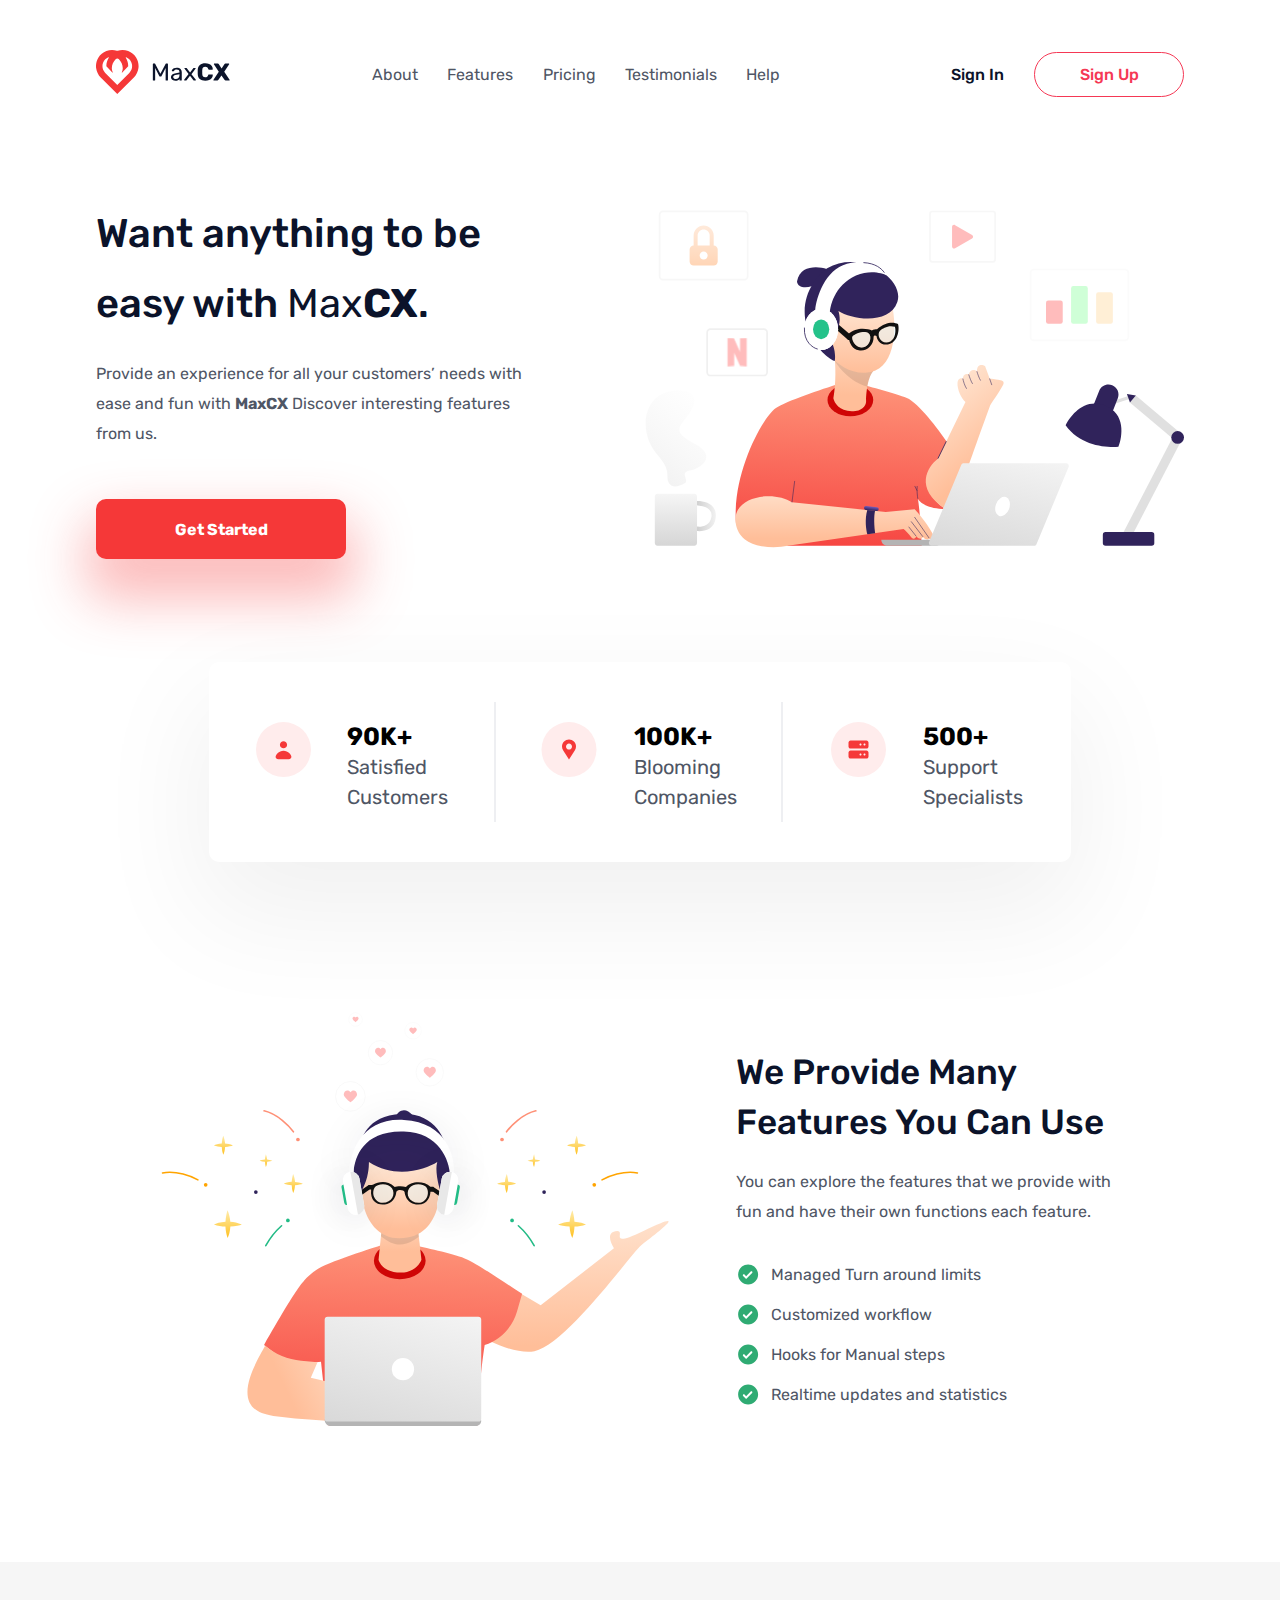
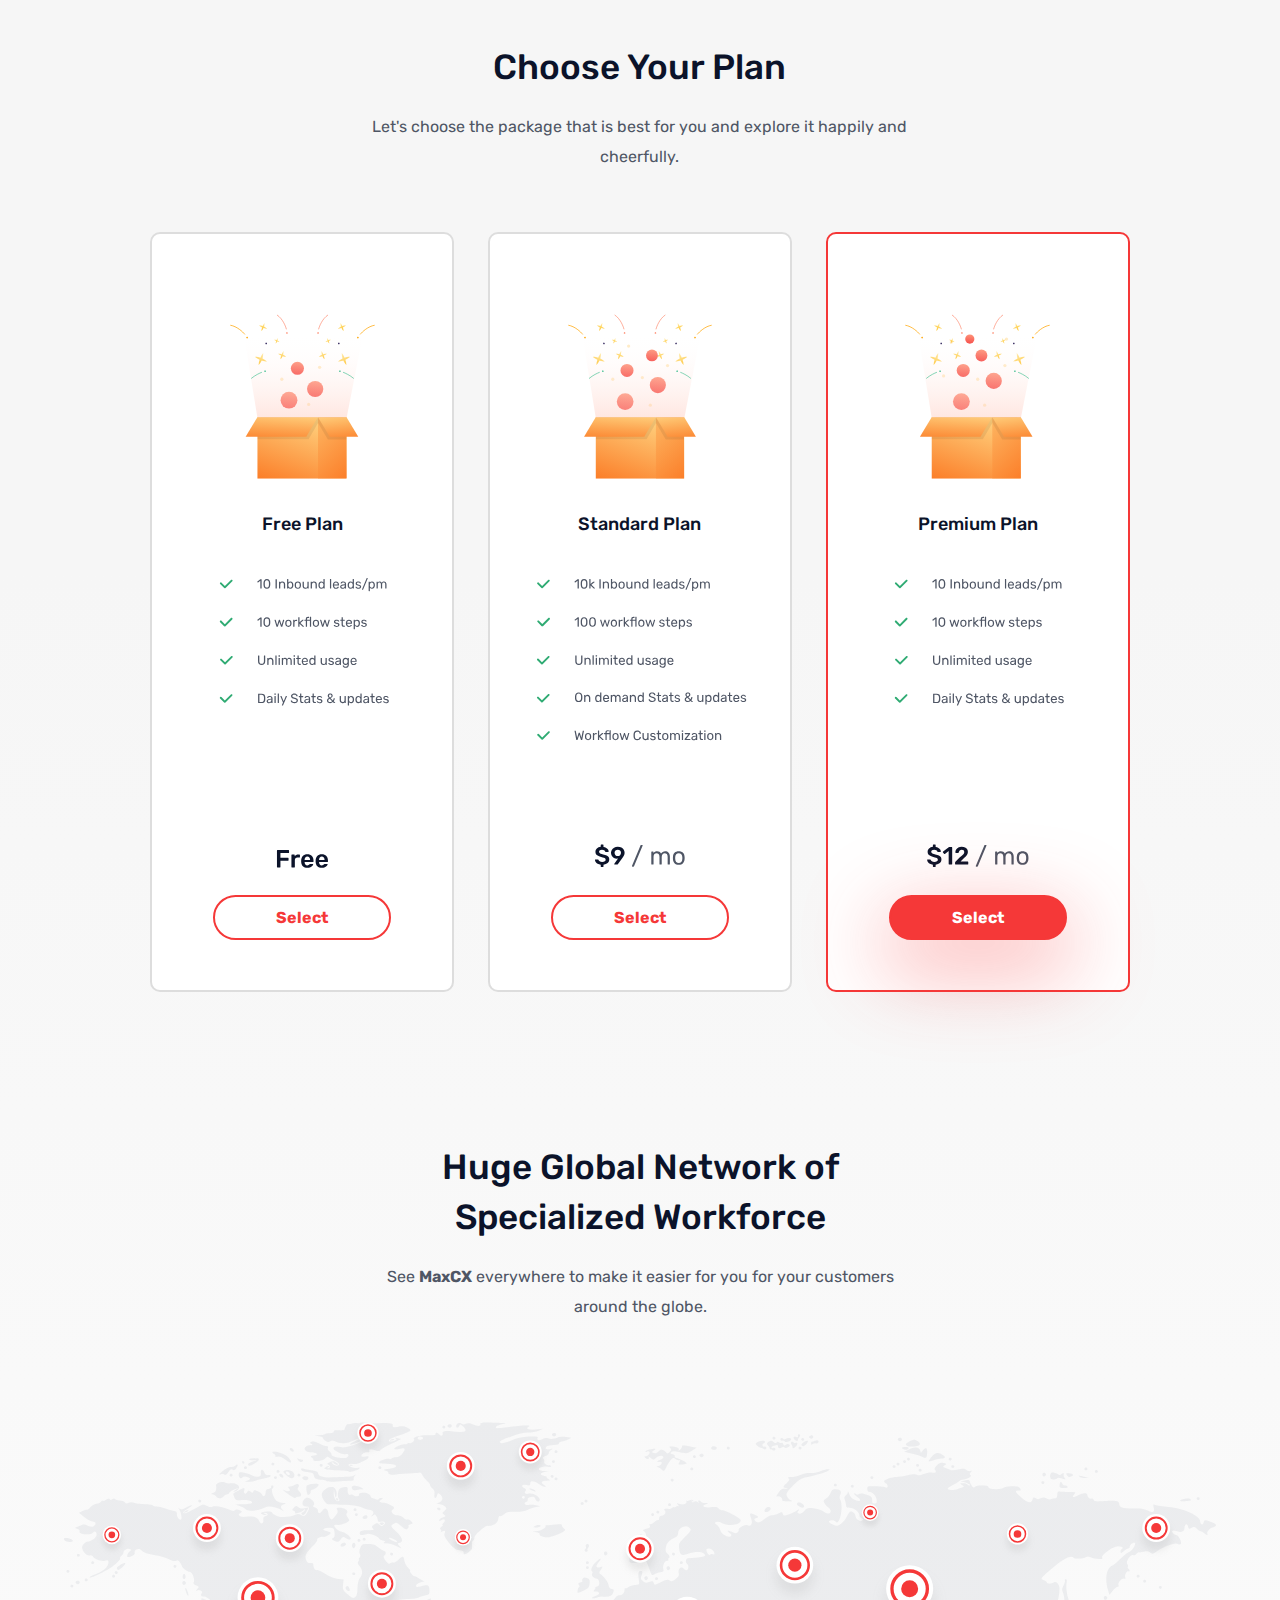
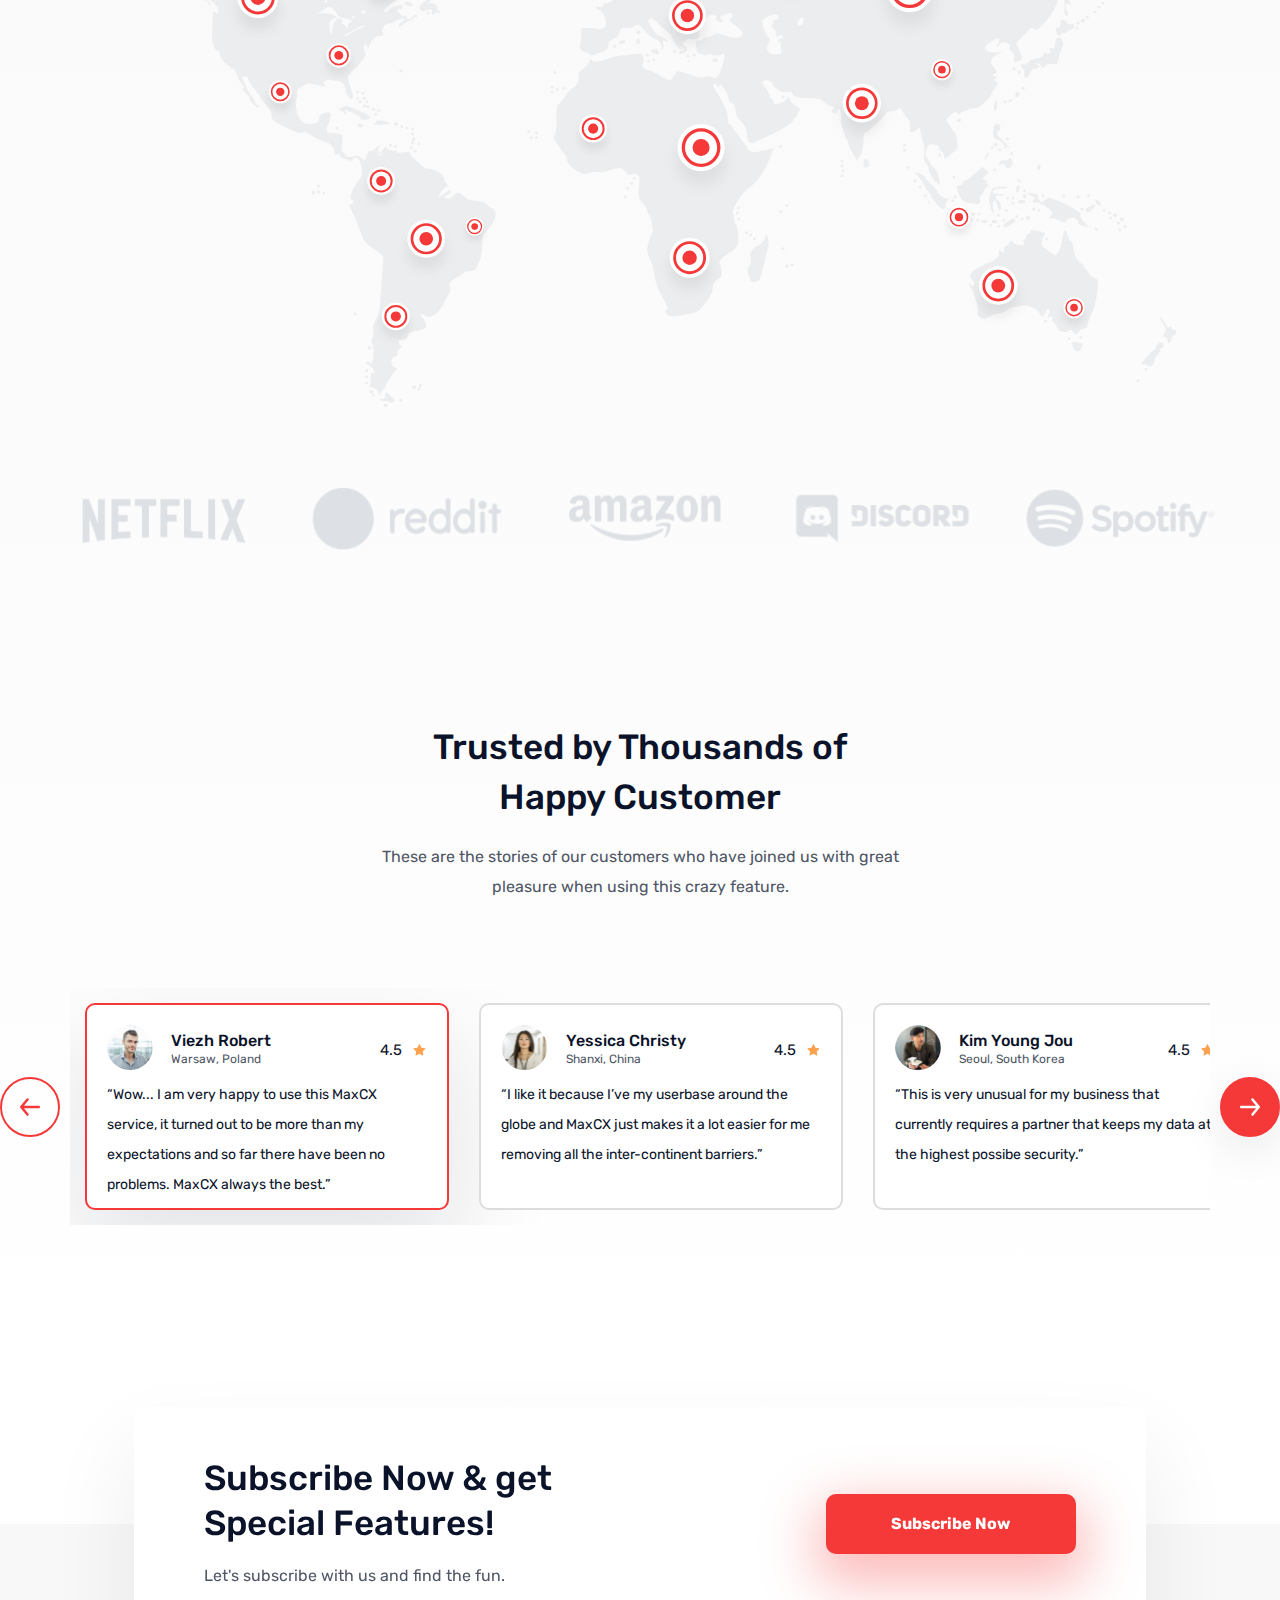
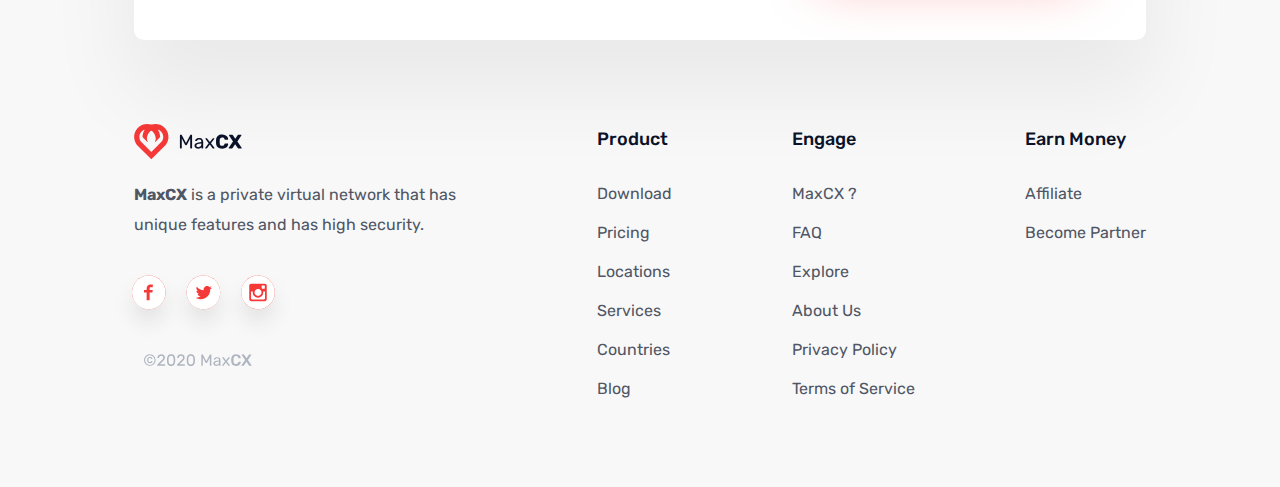
==== index.html @ a130d677 "Fixed css and js usage issues" ====
<!DOCTYPE html>
<html lang="en">

<head>

    <!-- META Tags -->
    <meta charset="UTF-8">
    <meta http-equiv="X-UA-Compatible" content="IE=edge">
    <meta name="viewport" content="width=device-width, initial-scale=1.0">
    <!-- **** -->

    <!-- Google fonts import -->
    <link rel="preconnect" href="https://fonts.googleapis.com">
    <link rel="preconnect" href="https://fonts.gstatic.com" crossorigin>
    <link
        href="https://fonts.googleapis.com/css2?family=Rubik:ital,wght@0,300;0,400;0,500;0,600;0,700;0,800;0,900;1,300;1,400;1,500;1,600;1,700;1,800;1,900&display=swap"
        rel="stylesheet">
    <!-- **** -->

    <!-- Stylesheets import -->
    <link rel="stylesheet" href="./css/landing_page.css">
    <link rel="stylesheet" href="./css/navbar.css">
    <link rel="stylesheet" href="./css/jumbotron.css">
    <link rel="stylesheet" href="./css/statistics.css">
    <link rel="stylesheet" href="./css/features.css">
    <link rel="stylesheet" href="./css/subscription_plans.css">
    <link rel="stylesheet" href="./css/network.css">
    <link rel="stylesheet" href="./css/reviews.css">
    <link rel="stylesheet" href="./css/subscribe_now.css">
    <link rel="stylesheet" href="./css/footer.css">
    <!-- **** -->

    <!-- Icon of the page -->
    <link rel="icon" href="./images/company_icon.png">

    <!-- Title of page -->
    <title>MaxCX - Virtual Private Network</title>
    <!-- **** -->

</head>

<body>

    <div class="sidebar_menu">
        <ul>
            <li id="close_icon">
                <img src="./images/close_menu.svg" onclick="toggleSidebar(0);" />
            </li>
            <li><a href="#about" onclick="toggleSidebar(0);">About</a></li>
            <li><a href="#features" onclick="toggleSidebar(0);">Features</a></li>
            <li><a href="#pricing" onclick="toggleSidebar(0);">Pricing</a></li>
            <li><a href="#testimonials" onclick="toggleSidebar(0);">Testimonials</a></li>
            <li><a href="#help" onclick="toggleSidebar(0);">Help</a></li>
            <li>Sign In</li>
            <li>Sign Up</li>
        </ul>
    </div>

    <div class="content">
        <div class="main_container">

            <div class="navbar">

                <div class="navbar__left">
                    <img src="./images/main_logo.svg" />
                </div>


                <ul>
                    <li><a href="#about">About</a></li>
                    <li><a href="#features">Features</a></li>
                    <li><a href="#pricing">Pricing</a></li>
                    <li><a href="#testimonials">Testimonials</a></li>
                    <li><a href="#help">Help</a></li>
                </ul>

                <div class="authentication_links">

                    <span>
                        Sign In
                    </span>

                    <button>
                        Sign Up
                    </button>

                </div>

                <img src="./images/menu.svg" class="hamburger" onclick="toggleSidebar(1);" />

            </div>

            <div class="jumbotron_div" id="about">

                <div class="jumbotron_div__left">

                    <span class="main_heading">
                        Want anything to be easy with
                        <span class="small_max">Max</span><span class="large_cx">CX</span>.
                    </span>

                    <span class="main_heading_subtext">
                        Provide an experience for all your customers’ needs with ease and fun with <span
                            class="bold_name">MaxCX</span> Discover interesting features from us.
                    </span>

                    <button class="get_started">
                        Get Started
                    </button>

                </div>

                <div class="jumbotron_div__right">
                    <img src="./images/jumbotron_image.svg" />
                </div>

            </div>

            <div class="statistics">

                <div class="individual_statistic border_right">
                    <div class="left">
                        <img src="./images/user.svg" />
                    </div>
                    <div class="right">
                        <span class="upper">90K+</span>
                        <span class="lower">Satisfied</span>
                        <span class="lower">Customers</span>
                    </div>
                </div>

                <div class="individual_statistic border_right">
                    <div class="left">
                        <img src="./images/location.svg" />
                    </div>
                    <div class="right">
                        <span class="upper">100K+</span>
                        <span class="lower">Blooming</span>
                        <span class="lower">Companies</span>
                    </div>
                </div>

                <div class="individual_statistic">
                    <div class="left">
                        <img src="./images/Server.svg" />
                    </div>
                    <div class="right">
                        <span class="upper">500+</span>
                        <span class="lower">Support</span>
                        <span class="lower">Specialists</span>
                    </div>
                </div>

            </div>

            <div class="features" id="features">

                <div class="left">
                    <img src="./images/Illustration 2.svg" />
                </div>

                <div class="right">

                    <span class="feature_heading">
                        We Provide Many Features You Can Use
                    </span>

                    <span class="feature_subtext">
                        You can explore the features that we provide with fun and have their own functions each feature.
                    </span>

                    <div class="features_points">

                        <span>
                            <img src="./images/list_ticks.svg" />
                            <span class="feature_text">
                                Managed Turn around limits
                            </span>
                        </span>

                        <span>
                            <img src="./images/list_ticks.svg" />
                            <span class="feature_text">
                                Customized workflow
                            </span>
                        </span>

                        <span>
                            <img src="./images/list_ticks.svg" />
                            <span class="feature_text">
                                Hooks for Manual steps
                            </span>
                        </span>

                        <span>
                            <img src="./images/list_ticks.svg" />
                            <span class="feature_text">
                                Realtime updates and statistics
                            </span>
                        </span>

                    </div>

                </div>

            </div>

        </div>

        <div class="container_light">

            <div class="subscription_plans" id="pricing">

                <span class="choose_plan">
                    Choose Your Plan
                </span>

                <span class="choose_plan_subtext">
                    Let's choose the package that is best for you and explore it happily and cheerfully.
                </span>

                <div class="plans">

                    <div class="single_plan" id="plan_0">

                        <div class="upper">

                            <img src="./images/Free.svg" class="plan_image" />

                            <span>
                                Free Plan
                            </span>

                            <img src="./images/free_plan_features.svg" class="plan_features" />

                        </div>

                        <div class="lower">

                            <span>
                                <img src="./images/0_mo.svg" />
                            </span>

                            <button id="select_btn_0" onclick="makeThisPlanActive(0);">
                                Select
                            </button>

                        </div>

                    </div>

                    <div class="single_plan" id="plan_1">

                        <div class="upper">

                            <img src="./images/Standard.svg" class="plan_image" />

                            <span>
                                Standard Plan
                            </span>

                            <img src="./images/standard_plan_features.svg" class="plan_features" />

                        </div>

                        <div class="lower">

                            <span>
                                <img src="./images/9_mo.svg" />
                            </span>

                            <button id="select_btn_1" onclick="makeThisPlanActive(1);">
                                Select
                            </button>

                        </div>

                    </div>

                    <div class="single_plan plan_active" id="plan_2">

                        <div class="upper">

                            <img src="./images/Premium.svg" class="plan_image" />

                            <span>
                                Premium Plan
                            </span>

                            <img src="./images/free_plan_features.svg" class="plan_features" />

                        </div>

                        <div class="lower">

                            <span>
                                <img src="./images/12_mo.svg" />
                            </span>

                            <button id="select_btn_2" class="select_active" onclick="makeThisPlanActive(2);">
                                Select
                            </button>

                        </div>

                    </div>

                </div>

            </div>

            <div class="network">

                <span class="network_heading">
                    Huge Global Network of Specialized Workforce
                </span>

                <span class="network_heading_subtext">
                    See <span class="bold_name">MaxCX</span> everywhere to make it easier for you for your customers
                    around
                    the globe.
                </span>

                <img src="./images/Huge_Global.svg" id="globe" />

                <div class="sponsered">
                    <img src="./images/netflix.svg" id="netflix" />
                    <img src="./images/reddit.svg" id="reddit" />
                    <img src="./images/amazon.svg" id="amazon" />
                    <img src="./images/discord.svg" id="discord" />
                    <img src="./images/spotify.svg" />
                </div>

            </div>

            <div class="reviews" id="testimonials">

                <span class="reviews_heading">
                    Trusted by Thousands of Happy Customer
                </span>

                <span class="reviews_heading_subtext">
                    These are the stories of our customers who have joined us with great pleasure when using this crazy
                    feature.
                </span>

                <div class="review_cards">

                    <span class="backward" onclick="cycleThroughReviews(-1);">
                        <img src="./images/eva_arrow-back-fill.svg" />
                    </span>

                    <div class="reviews_box">

                        <div class="single_review review_active">

                            <div class="upper">

                                <div class="left">
                                    <img src="./images/robert.svg" id="reviewer_image_0" />
                                </div>

                                <div class="middle">
                                    <span class="reviewer_name" id="reviewer_name_0">
                                        Viezh Robert
                                    </span>
                                    <span class="reviewer_location" id="reviewer_location_0">
                                        Warsaw, Poland
                                    </span>
                                </div>

                                <div class="right">
                                    4.5 <img src="./images/small_star.svg" />
                                </div>

                            </div>

                            <div class="lower" id="reviewer_content_0">
                                “Wow... I am very happy to use this MaxCX service, it turned out to be more than my
                                expectations
                                and so far there have
                                been no problems. MaxCX always the best.”
                            </div>

                        </div>

                        <div class="single_review">

                            <div class="upper">

                                <div class="left">
                                    <img src="./images/christy.svg" id="reviewer_image_1" />
                                </div>

                                <div class="middle">
                                    <span class="reviewer_name" id="reviewer_name_1">
                                        Yessica Christy
                                    </span>
                                    <span class="reviewer_location" id="reviewer_location_1">
                                        Shanxi, China
                                    </span>
                                </div>

                                <div class="right">
                                    4.5 <img src="./images/small_star.svg" />
                                </div>

                            </div>

                            <div class="lower" id="reviewer_content_1">
                                “I like it because I’ve my userbase around the globe and MaxCX just makes it a lot
                                easier
                                for me
                                removing all the
                                inter-continent barriers.”
                            </div>

                        </div>

                        <div class="single_review">

                            <div class="upper">

                                <div class="left">
                                    <img src="./images/jou.svg" id="reviewer_image_2" />
                                </div>

                                <div class="middle">
                                    <span class="reviewer_name" id="reviewer_name_2">
                                        Kim Young Jou
                                    </span>
                                    <span class="reviewer_location" id="reviewer_location_2">
                                        Seoul, South Korea
                                    </span>
                                </div>

                                <div class="right">
                                    4.5 <img src="./images/small_star.svg" />
                                </div>

                            </div>

                            <div class="lower" id="reviewer_content_2">
                                “This is very unusual for my business that currently requires a partner that keeps my
                                data
                                at
                                the highest possibe
                                security.”
                            </div>

                        </div>

                    </div>

                    <span class="forward" onclick="cycleThroughReviews(1);">
                        <img src="./images/eva_arrow-forw-fill.svg" />
                    </span>

                </div>

            </div>

        </div>

        <div class="subscribe_now">

            <div class="left">

                <span class="heading">
                    Subscribe Now & get Special Features!
                </span>

                <span class="subtext">
                    Let's subscribe with us and find the fun.
                </span>

            </div>

            <button class="subscribe_now_btn">
                Subscribe Now
            </button>

        </div>

        <div class="footer" id="help">

            <div class="footer_main">

                <div class="about">

                    <img src="./images/main_logo.svg" id="logo" />

                    <span class="about_txt">
                        <span class="bold_name">MaxCX</span> is a private virtual network that has unique features and
                        has
                        high security.
                    </span>

                    <div class="social_media_icons">
                        <span>
                            <img src="./images/Facebook.svg" />
                        </span>
                        <span>
                            <img src="./images/Twitter.svg" />
                        </span>
                        <span>
                            <img src="./images/Instagram.svg" />
                        </span>
                    </div>

                    <img src="./images/©2020 MaxCX.svg" id="copyright" />

                </div>

                <div class="product">

                    <span class="heading">
                        Product
                    </span>

                    <ul class="details">
                        <li>Download</li>
                        <li>Pricing</li>
                        <li>Locations</li>
                        <li>Services</li>
                        <li>Countries</li>
                        <li>Blog</li>
                    </ul>

                </div>

                <div class="engage">

                    <span class="heading">
                        Engage
                    </span>

                    <ul class="details">
                        <li>MaxCX ?</li>
                        <li>FAQ</li>
                        <li>Explore</li>
                        <li>About Us</li>
                        <li>Privacy Policy</li>
                        <li>Terms of Service</li>
                    </ul>

                </div>

                <div class="earn_money">

                    <span class="heading">
                        Earn Money
                    </span>

                    <ul class="details">
                        <li>Affiliate</li>
                        <li>Become Partner</li>
                    </ul>

                </div>

            </div>

        </div>
    </div>

    <script src="./js/landing_page.js" />

</body>

</html>
---- css/landing_page.css ----
* {
  padding: 0;
  margin: 0;
  font-family: Rubik;
  font-style: normal;
  font-weight: normal;
  font-size: 16px;
  line-height: 19px;
  user-select: none;
  transition: all 0.5s ease-in-out;
  scroll-behavior: smooth;
}

.content {
  z-index: 200;
  width: 100%;
  height: 100%;
}

.main_container {
  width: 85%;
  margin: 0% 7.5%;
  padding-bottom: 131.19px;
}

.container_light {
  width: 100%;
  margin: 0%;
  background-color: #f6f6f6; /* For browsers that do not support gradients */
  background-image: linear-gradient(to bottom, #f6f6f6 20%, white);
}

@media (max-width: 1024px) {
  .main_container {
    width: 95%;
    margin: 0% auto;
  }
}

@media (max-width: 900px) {
  .content {
    margin-top: 150px;
  }
}
---- css/navbar.css ----
.navbar {
  width: 100%;
  margin-top: 50px;
  display: flex;
  align-items: center;
  justify-content: space-between;
}

.navbar__left > img {
  height: 45px;
  cursor: pointer;
}

.navbar > ul {
  list-style: none;
  display: flex;
  justify-content: center;
  align-items: center;
  height: 45px;
}

.navbar > ul > li {
  margin: 0% 5%;
  list-style: none;
  color: #4f5665;
  cursor: pointer;
  transition: transform 1.5s ease-in-out;
}

.navbar > ul > li > a {
  text-decoration: inherit;
  color: #4f5665;
  cursor: pointer;
}

.navbar > ul > li:hover {
  transform: scale(1.1);
  border-bottom: 2px solid #f53855;
}

.authentication_links {
  display: flex;
  justify-content: center;
  align-items: center;
  height: 45px;
}

.authentication_links > span {
  margin: 0px 30px;
  font-weight: 500;
  color: #0b132a;
  cursor: pointer;
}

.authentication_links > button {
  border: 1px solid #f53855;
  box-sizing: border-box;
  border-radius: 50px;
  background-color: transparent;
  width: 150px;
  height: 45px;
  cursor: pointer;
  font-weight: 500;
  color: #f53855;
}

.hamburger {
  display: none;
}

.sidebar_menu {
  display: flex;
  width: 0%;
  height: 100%;
  position: fixed;
  z-index: 1000;
  top: 0vh;
  right: 0vw;
  flex-direction: column;
  /* background: rgba(0, 0, 0, 0.883); */
  background: rgba(255, 255, 255, 0.657);
  transition: all 0.5s ease-in-out;
  box-sizing: border-box;
}

.sidebar_menu > ul {
  box-sizing: border-box;
  width: 200px;
  height: 100%;
  margin-left: auto;
  background-color: rgba(0, 0, 0, 0.952);
  list-style: none;
  box-shadow: 0px 0px 0px rgb(255, 255, 255);
  overflow-y: auto;
}

.sidebar_menu > ul > li {
  text-align: center;
  margin: 50px 0px;
  font-size: 20px;
  font-weight: 300;
  color: #f6f6f6;
  cursor: pointer;
  text-align: left;
  padding-left: 20px;
  transition: all 0.3s ease-in-out;
}

.sidebar_menu > ul > li > a {
  font-size: 20px;
  font-weight: 300;
  color: #f6f6f6;
  text-decoration: inherit;
}

.sidebar_menu > ul > li:hover,
.sidebar_menu > ul > li > a:hover {
  transform: scale(1.1);
  color: #f53855;
  font-weight: bold;
}

#close_icon {
  text-align: right;
  margin-top: 20px;
  margin-bottom: 20px;
  padding-right: 20px;
  padding-bottom: 18px;
  box-sizing: border-box;
  border-bottom: 5px solid #f53855;
}

#close_icon > img {
  width: 60px;
  height: 45px;
}

@media (max-width: 900px) {
  .navbar {
    background: white;
    margin-top: 0px;
    width: 100%;
    /* height: 100px; */
    position: fixed;
    top: 0;
    left: 50vw;
    transform: translateX(-50%);
    padding: 20px 20px;
    box-sizing: border-box;
    box-shadow: 0px 10px 50px black;
  }

  .navbar > ul,
  .navbar .authentication_links {
    display: none;
  }

  .hamburger {
    display: inline;
    width: 60px;
    height: 45px;
  }
}
---- css/jumbotron.css ----
.jumbotron_div {
  margin-top: 100px;
  width: 100%;
  display: flex;
}

.jumbotron_div__left {
  width: 45%;
  display: flex;
  flex-direction: column;
  justify-content: center;
  padding-right: 10%;
}

.main_heading {
  display: block;
  font-weight: 500;
  font-size: 50px;
  line-height: 70px; /* or 140% */
  color: #0b132a;
  margin-bottom: 20px;
}

.small_max {
  font-size: 50px;
  line-height: 70px; /* or 140% */
  color: #0b132a;
  margin-bottom: 30px;
  font-weight: 400;
}

.large_cx {
  font-size: 50px;
  line-height: 70px; /* or 140% */
  color: #0b132a;
  margin-bottom: 30px;
  font-weight: 700;
}

.main_heading_subtext {
  display: block;
  line-height: 30px; /* or 187% */
  color: #4f5665;
}

.bold_name {
  line-height: 30px; /* or 187% */
  color: #4f5665;
  font-weight: 700;
}

.get_started {
  background: #f53838;
  border-radius: 10px;
  width: 250px;
  height: 60px;
  margin-top: 50px;
  font-weight: bold;
  line-height: 25px; /* identical to box height, or 156% */
  color: #ffffff;
  outline: none;
  border: none;
  box-shadow: 0px 30px 54px 10px rgba(245, 56, 56, 0.35);
}

.jumbotron_div__right {
  width: 55%;
}

.jumbotron_div__right > img {
  width: 611.24px;
  height: 382.44px;
}

@media (max-width: 1340px) {
  .jumbotron_div__right > img {
    width: 100%;
    height: 100%;
  }

  .main_heading {
    font-size: 40px;
  }

  .small_max {
    font-size: 40px;
  }

  .large_cx {
    font-size: 40px;
  }
}

@media (max-width: 860px) {
  .jumbotron_div {
    margin-top: 100px;
    width: 100%;
    display: flex;
    flex-direction: column-reverse;
    align-items: center;
  }

  .jumbotron_div__left {
    box-sizing: border-box;
    width: 80%;
    margin: 20px auto;
    text-align: center;
    display: flex;
    flex-direction: column;
    justify-content: center;
    align-items: center;
    padding-right: 0%;
  }

  .jumbotron_div__right {
    width: 100%;
  }

  .jumbotron_div__right > img {
    width: 100%;
  }
}
---- css/statistics.css ----
.statistics {
  width: 79.16%;
  margin: auto;
  margin-top: 103px;
  height: 200px;
  display: flex;
  align-items: center;
  background: #ffffff;
  border-radius: 10px;
  /* border-bottom: 1px solid #0d1025; */
  box-shadow: 0px 45px 114px 10px rgba(0, 0, 0, 0.06);
}

.border_right {
  border-right: 2px solid #eeeff2;
}

.individual_statistic {
  width: 33.33%;
  height: 60%;
  box-sizing: border-box;
  padding: 20px 0px;
  display: flex;
  align-items: center;
  justify-content: center;
}

.individual_statistic .left {
  margin-right: 36.5px;
  height: 100%;
  display: flex;
  align-items: flex-start;
}

.individual_statistic .right {
  display: flex;
  height: 100%;
  align-items: flex-start;
  flex-direction: column;
}

.individual_statistic .right > span {
  display: block;
}

.individual_statistic .right .upper {
  font-weight: bold;
  font-size: 25px;
  line-height: 30px;
}

.individual_statistic .right .lower {
  font-size: 20px;
  line-height: 30px;
  /* or 150% */
  color: #4f5665;
}

@media (max-width: 1024px) {
  .statistics {
    width: 90%;
  }

  .individual_statistic {
    width: 33.33%;
    height: 60%;
    box-sizing: border-box;
    padding: 20px 0px;
    display: flex;
    align-items: center;
    justify-content: center;
  }

  .individual_statistic .left {
    margin-right: 30px;
    height: 100%;
    display: flex;
    align-items: flex-start;
  }

  .individual_statistic .right {
    display: flex;
    height: 100%;
    align-items: flex-start;
    flex-direction: column;
  }

  .individual_statistic .right > span {
    display: block;
  }

  .individual_statistic .right .upper {
    font-weight: bold;
    font-size: 25px;
    line-height: 30px;
  }

  .individual_statistic .right .lower {
    font-size: 20px;
    line-height: 30px;
    /* or 150% */
    color: #4f5665;
  }
}

@media (max-width: 860px) {
  .statistics {
    width: 95%;
  }

  .individual_statistic {
    width: 33.33%;
    height: 60%;
    box-sizing: border-box;
    padding: 20px 0px;
    display: flex;
    align-items: center;
    justify-content: center;
  }

  .individual_statistic .left {
    margin-right: 15px;
    height: 100%;
    display: flex;
    align-items: flex-start;
  }

  .individual_statistic .right {
    display: flex;
    height: 100%;
    align-items: flex-start;
    flex-direction: column;
  }

  .individual_statistic .right > span {
    display: block;
  }

  .individual_statistic .right .upper {
    font-weight: bold;
    font-size: 1rem;
    line-height: 30px;
  }

  .individual_statistic .right .lower {
    font-size: 0.9rem;
    line-height: 30px;
    /* or 150% */
    color: #4f5665;
  }
}

@media (max-width: 640px) {
  .statistics {
    width: 250px;
    margin: 0% auto;
    margin-top: 103px;
    height: auto;
    box-sizing: border-box;
    padding: 0px 30px;
    display: flex;
    flex-direction: column;
    align-items: center;
  }

  .border_right {
    border-right: none;
    border-bottom: 2px solid #eeeff2;
  }

  .individual_statistic {
    width: 100%;
    height: 150px;
    box-sizing: border-box;
    /* padding: 20px 0px; */
    display: flex;
    align-items: center;
    justify-content: center;
  }

  .individual_statistic .left {
    margin-right: 15px;
    padding-top: 20px;
    height: 100%;
    display: flex;
    align-items: flex-start;
    justify-content: center;
  }

  .individual_statistic .right {
    display: flex;
    height: 100%;
    align-items: flex-start;
    flex-direction: column;
    justify-content: center;
  }

  .individual_statistic .right > span {
    display: block;
  }

  .individual_statistic .right .upper {
    font-weight: bold;
    font-size: 1rem;
    line-height: 30px;
  }

  .individual_statistic .right .lower {
    font-size: 0.9rem;
    line-height: 30px;
    /* or 150% */
    color: #4f5665;
  }
}
---- css/features.css ----
.features {
  margin: auto;
  margin-top: 150px;
  display: flex;
  width: 88%;
  justify-content: space-between;
  /* margin-bottom: 50px; */
}

.features .left {
  width: fit-content;
}

.features .left > img {
  width: 508.12px;
  height: 414.71px;
}

.features .right {
  display: flex;
  flex-direction: column;
  width: 40%;
  align-items: flex-start;
  justify-content: flex-start;
  padding-left: 20px;
}

.feature_heading {
  font-weight: 500;
  font-size: 35px;
  line-height: 50px;
  /* or 143% */
  color: #0b132a;
  padding-top: 35px;
}

.feature_subtext {
  margin: 20px 0px;
  line-height: 30px;
  /* or 187% */
  color: #4f5665;
}

.features_points {
  font-size: 14px;
  line-height: 30px;
  /* identical to box height, or 214% */
  color: #4f5665;
}

.features_points > span {
  display: flex;
  align-items: center;
  margin: 15px 0px;
}

.features_points > span > img {
  margin-right: 10px;
}

@media (max-width: 1024px) {
  .features {
    width: 90%;
  }

  .features .left {
    width: 50%;
  }

  .features .left > img {
    height: 100%;
    width: 100%;
  }

  .features .right {
    display: flex;
    flex-direction: column;
    width: 50%;
    align-items: flex-start;
    justify-content: flex-start;
    padding-left: 20px;
  }

  .feature_heading {
    font-weight: 500;
    font-size: 30px;
    line-height: 50px;
    /* or 143% */
    color: #0b132a;
    padding-top: 35px;
  }

  .feature_subtext {
    margin: 20px 0px;
    line-height: 30px;
    /* or 187% */
    color: #4f5665;
  }

  .features_points {
    font-size: 14px;
    line-height: 30px;
    /* identical to box height, or 214% */
    color: #4f5665;
  }

  .features_points > span {
    display: flex;
    align-items: center;
    margin: 15px 0px;
  }

  .features_points > span > img {
    margin-right: 10px;
  }
}

@media (max-width: 760px) {
  .features {
    margin: auto;
    margin-top: 150px;
    display: flex;
    width: 95%;
    justify-content: space-between;
  }

  .features .left {
    display: none;
  }

  .features .right {
    display: flex;
    flex-direction: column;
    width: 100%;
    align-items: center;
    justify-content: flex-start;
    padding-left: 0px;
  }

  .feature_heading {
    font-weight: 500;
    font-size: 35px;
    text-align: center;
    line-height: 50px;
    /* or 143% */
    color: #0b132a;
    padding-top: 35px;
  }

  .feature_subtext {
    text-align: center;
    margin: 20px 0px;
    line-height: 30px;
    /* or 187% */
    color: #4f5665;
  }

  .features_points {
    font-size: 14px;
    line-height: 30px;
    /* identical to box height, or 214% */
    color: #4f5665;
  }

  .features_points > span {
    display: flex;
    align-items: center;
    margin: 15px 0px;
  }

  .features_points > span > img {
    margin-right: 10px;
  }
}
---- css/subscription_plans.css ----
.subscription_plans {
  padding-top: 80.27px;
  width: 79.16%;
  margin: 0% auto;
  display: flex;
  flex-direction: column;
  align-items: center;
}

.subscription_plans > span {
  display: block;
  text-align: center;
}

.choose_plan {
  font-weight: 500;
  font-size: 35px;
  line-height: 50px;
  /* identical to box height, or 143% */
  text-align: center;
  color: #0b132a;
}

.choose_plan_subtext {
  margin-top: 20px;
  margin-bottom: 60px;
  line-height: 30px;
  /* or 187% */
  max-width: 555px;
  text-align: center;
  color: #4f5665;
}

.plans {
  display: flex;
  width: 100%;
  justify-content: space-around;
}

.single_plan {
  display: flex;
  flex-direction: column;
  justify-content: space-between;
  align-items: center;
  width: 330px;
  height: 760px;
  background: #ffffff;
  border: 2px solid #dddddd;
  box-sizing: border-box;
  border-radius: 10px;
}

.plan_active {
  border: 2px solid #f53838;
}

.single_plan .upper {
  display: flex;
  flex-direction: column;
  height: 70%;
  justify-content: flex-start;
  align-items: center;
}

.single_plan .upper > span {
  padding: 30px 0px;
  font-weight: 500;
  font-size: 18px;
  line-height: 30px;
  /* identical to box height, or 167% */
  text-align: center;
  color: #0b132a;
}

.plan_image {
  width: 144.9px;
  height: 165.37px;
  padding-top: 79.63px;
}

.single_plan .lower {
  height: 30%;
  display: flex;
  flex-direction: column;
  justify-content: flex-end;
}

.single_plan .lower > span {
  font-weight: 500;
  font-size: 25px;
  line-height: 30px;
  /* identical to box height, or 120% */
  text-align: center;
  margin-bottom: 20px;
  color: #0b132a;
}

.plan_features {
  width: 95%;
}

.single_plan .lower > button {
  border: 2px solid #f53838;
  box-sizing: border-box;
  border-radius: 50px;
  width: 177.88px;
  height: 45px;
  margin-bottom: 50px;
  background: transparent;
  cursor: pointer;
  outline: none;
  font-weight: bold;
  font-size: 16px;
  line-height: 19px;
  /* identical to box height */
  color: #f53838;
}

.select_active {
  background: #f53838 !important;
  color: #ffffff !important;
  box-shadow: 0px 25px 80px 10px rgba(245, 56, 56, 0.35);
}

@media (max-width: 1300px) {
  .single_plan {
    /* width: 250px; */
    width: 30%;
  }

  .plan_active {
    border: 2px solid #f53838;
  }
}

@media (max-width: 1024px) {
  .subscription_plans {
    width: 90%;
  }
  .plan_active {
    border: 2px solid #f53838;
  }
}

@media (max-width: 760px) {
  .subscription_plans {
    width: 95%;
  }

  .plans {
    display: flex;
    flex-direction: column;
    width: 100%;
    align-items: center;
  }

  .single_plan {
    display: flex;
    flex-direction: column;
    justify-content: space-between;
    align-items: center;
    width: 280px;
    height: 730px;
    background: #ffffff;
    border: 2px solid #dddddd;
    box-sizing: border-box;
    border-radius: 10px;
    margin-bottom: 50px;
  }
  .plan_active {
    border: 2px solid #f53838;
  }
}
---- css/network.css ----
.network {
  padding-top: 150px;
  display: flex;
  flex-direction: column;
  align-items: center;
  text-align: center;
}

.network > span {
  display: block;
}

.network_heading {
  font-weight: 500;
  font-size: 35px;
  line-height: 50px;
  /* or 143% */
  max-width: 483.41px;
  text-align: center;
  color: #0b132a;
}

.network_heading_subtext {
  line-height: 30px;
  /* or 187% */
  margin-top: 19.73px;
  max-width: 555px;
  text-align: center;
  color: #4f5665;
}

#globe {
  width: 1060px;
  height: 537.77px;
  margin-top: 156px;
}

.sponsered {
  margin-top: 6.45px;
  width: 1135.64px;
  height: 208.32px;
  display: flex;
  align-items: center;
  justify-content: space-around;
}

#netflix,
#discord {
  margin-right: 47.5px;
}

#reddit,
#amazon {
  margin-right: 3.62px;
}

@media (max-width: 1340px) {
  #globe {
    margin-top: 100px;
    width: 90%;
    height: auto;
  }

  .network_heading,
  .network_heading_subtext {
    padding: 0px 10px;
  }

  .sponsered {
    width: 90%;
    height: 208.32px;
    display: flex;
    justify-content: flex-start;
    align-items: center;
    overflow-x: scroll;
    overflow-y: hidden;
    margin-bottom: 50px;
  }

  .sponsered > img {
    width: 40%;
  }
}
---- css/reviews.css ----
.reviews {
  padding-top: 50px;
  padding-bottom: 182.28px;
  display: flex;
  flex-direction: column;
  align-items: center;
  width: 100%;
}

.reviews > span {
  display: block;
}

.reviews_heading {
  font-weight: 500;
  font-size: 35px;
  line-height: 50px;
  /* or 143% */
  max-width: 447.81px;
  text-align: center;
  color: #0b132a;
}

.reviews_heading_subtext {
  line-height: 30px;
  /* or 187% */
  margin-top: 20px;
  max-width: 555px;
  text-align: center;
  color: #4f5665;
}

.review_cards {
  width: 100%;
  margin-top: 85.75px;
  /* padding: 0px 59px; */
  box-sizing: border-box;
  display: flex;
  justify-content: space-around;
  align-items: center;
}

.review_cards > span {
  cursor: pointer;
  height: 60px;
  width: 60px;
  border-radius: 50%;
  display: flex;
  align-items: center;
  justify-content: center;
  flex: none;
}

.review_cards > span > img {
  width: 30px;
  height: 30px;
}

.backward {
  border: 2px solid #f53838;
  box-sizing: border-box;
  margin-right: 10px;
}

.forward {
  margin-left: 10px;
  background: #f53838;
  border: 2px solid #f53838;
  box-sizing: border-box;
  box-shadow: 0px 14px 44px rgba(14, 20, 34, 0.08);
}

.reviews_box {
  width: auto;
  height: auto;
  display: flex;
  justify-content: flex-start;
  /* align-items: center; */
  overflow-x: auto;
  overflow-y: hidden;
  flex-wrap: nowrap;
  /* box-sizing: border-box; */
  padding: 15px 0px;
}

.single_review {
  width: 364px;
  height: 207px;
  min-width: 364px;
  min-height: 207px;
  background: #ffffff;
  border: 2px solid #dddddd;
  box-sizing: border-box;
  border-radius: 10px;
  display: flex;
  flex-direction: column;
  justify-content: flex-start;
  padding: 20px;
  box-sizing: border-box;
  margin: 0px 15px;
}

.review_active {
  border: 2px solid #f53838;
  box-shadow: 0px 45px 100px 10px rgb(13, 16, 37, 0.1);
}

.single_review .lower {
  margin-top: 5px;
  width: 100%;
  font-size: 14px;
  line-height: 30px;
  /* or 214% */
  display: flex;
  align-items: flex-start;
  color: #0b132a;
  /* overflow-y: scroll; */
}

.single_review .upper {
  display: flex;
  width: 100%;
  align-items: center;
  justify-content: flex-start;
}

.single_review .upper .middle {
  margin-left: 18.2px;
  display: flex;
  flex-direction: column;
  align-items: flex-start;
  justify-content: flex-start;
}

.reviewer_name {
  font-weight: 500;
  font-size: 16px;
  display: flex;
  align-items: center;
  text-align: center;
  color: #0b132a;
}

.reviewer_location {
  font-size: 12px;
  display: flex;
  align-items: center;
  text-align: center;
  color: #4f5665;
}

.single_review .upper .right {
  margin-left: auto;
  display: flex;
  align-items: center;
  font-size: 15px;
  line-height: 30px;
  color: #0b132a;
}

.single_review .upper .right > img {
  margin-left: 10.4px;
}
---- css/subscribe_now.css ----
.subscribe_now {
  margin: auto 10.5%;
  margin-bottom: -116.5px;
  z-index: 200;
  backface-visibility: hidden;
  height: 233px;
  width: 79%;
  background: #ffffff;
  border-radius: 10px;
  display: flex;
  align-items: center;
  justify-content: space-between;
  box-shadow: 0px 45px 84px 10px rgba(0, 0, 0, 0.06);
  box-sizing: border-box;
  padding: 58.5px 70px;
}

.subscribe_now .left > span {
  display: block;
}

.subscribe_now .left .heading {
  width: 371.61px;
  font-weight: 500;
  font-size: 35px;
  line-height: 45px;
  /* or 129% */
  display: flex;
  align-items: center;
  color: #0b132a;
}

.subscribe_now .left .subtext {
  font-size: 16px;
  line-height: 30px;
  /* or 187% */
  margin-top: 15px;
  display: flex;
  align-items: center;
  color: #4f5665;
}

.subscribe_now_btn {
  width: 250px;
  height: 60px;
  background: #f53838;
  border-radius: 10px;
  font-weight: bold;
  font-size: 16px;
  line-height: 25px;
  /* identical to box height, or 156% */
  color: #ffffff;
  border: none;
  outline: none;
  box-shadow: 0px 20px 54px 10px rgba(245, 56, 56, 0.35);
  cursor: pointer;
}

@media (max-width: 1024px) {
  .subscribe_now {
    margin: auto auto;
    width: 90%;
    margin-bottom: -116.5px;
    padding: 58.5px 50px;
  }

  .subscribe_now .left .heading {
    width: 280px;
    font-size: 25px;
  }

  .subscribe_now .left .subtext {
    font-size: 15px;
    line-height: 30px;
    /* or 187% */
    margin-top: 10px;
  }

  .subscribe_now_btn {
    width: 200px;
    height: 60px;
    font-weight: bold;
    font-size: 15px;
    line-height: 25px;
  }
}

@media (max-width: 670px) {
  .subscribe_now {
    margin: auto 5%;
    margin-bottom: -150.5px;
    height: auto;
    width: 90%;
    display: flex;
    flex-direction: column;
    align-items: center;
    justify-content: space-between;
    padding: 30px;
  }

  .subscribe_now .left .heading {
    width: 100%;
    font-weight: 500;
    font-size: 22px;
    line-height: 45px;
    /* or 129% */
    text-align: center;
    color: #0b132a;
    justify-content: center;
  }

  .subscribe_now .left .subtext {
    width: 100%;
    font-size: 14px;
    line-height: 30px;
    /* or 187% */
    margin-top: 10px;
    display: flex;
    align-items: center;
    justify-content: center;
    color: #4f5665;
    text-align: center;
  }

  .subscribe_now_btn {
    margin-top: 30px;
    width: 60%;
    height: auto;
    padding: 15px;
    background: #f53838;
    border-radius: 10px;
    font-weight: bold;
    font-size: 1rem;
    line-height: 25px;
    /* identical to box height, or 156% */
    color: #ffffff;
    border: none;
    outline: none;
    box-shadow: 0px 20px 54px 10px rgba(245, 56, 56, 0.35);
    cursor: pointer;
  }
}

@media (max-width: 375px) {
  .subscribe_now .left .heading {
    width: 100%;
    font-weight: 500;
    font-size: 20px;
    line-height: 45px;
    /* or 129% */
    text-align: center;
    color: #0b132a;
    justify-content: center;
  }

  .subscribe_now_btn {
    margin-top: 30px;
    width: 70%;
    height: auto;
    padding: 15px;
    background: #f53838;
    border-radius: 10px;
    font-weight: bold;
    font-size: 1rem;
    line-height: 25px;
    /* identical to box height, or 156% */
    color: #ffffff;
    border: none;
    outline: none;
    box-shadow: 0px 20px 54px 10px rgba(245, 56, 56, 0.35);
    cursor: pointer;
  }
}
---- css/footer.css ----
.footer {
  width: 100%;
  padding-top: 200px;
  background: #f8f8f8;
  height: 563.12px;
  box-sizing: border-box;
}

.footer_main {
  width: 79%;
  margin: 0% auto;
  display: flex;
  align-items: flex-start;
  justify-content: flex-start;
}

.about {
  display: flex;
  flex-direction: column;
  align-items: flex-start;
  justify-content: flex-start;
}

#logo {
  width: 149px;
  height: 36.23px;
  margin-left: -20px;
}

.about > span {
  display: block;
  width: 340px;
  margin-top: 20px;
  margin-bottom: 30px;
  /* font-weight: 500; */
  font-size: 16px;
  line-height: 30px;
  /* or 187% */
  color: #4f5665;
}

.social_media_icons > span {
  height: 33.6px;
  width: 33.6px;
  margin-left: -20px;
}

#copyright {
  width: 108px;
  height: 30px;
  padding-left: 10px;
}

.product {
  margin-left: auto;
  padding-right: 120px;
}

.engage {
  padding-right: 110px;
}

.product,
.engage,
.earn_money {
  display: flex;
  flex-direction: column;
}

.product > span,
.engage > span,
.earn_money > span {
  display: block;
  font-weight: 500;
  font-size: 18px;
  line-height: 30px;
  /* identical to box height, or 167% */
  color: #0b132a;
}

.product .details,
.engage .details,
.earn_money .details {
  margin-top: 20px;
  list-style: none;
  font-size: 16px;
  line-height: 30px;
  /* identical to box height, or 187% */
  color: #4f5665;
}

.product .details > li,
.engage .details > li,
.earn_money .details > li {
  margin: 20px 0px;
}

.product .details > li:first-of-type,
.engage .details > li:first-of-type,
.earn_money .details > li:first-of-type {
  margin-top: 10px;
}

@media (max-width: 1024px) {
  .footer_main {
    width: 90%;
  }

  .about {
    display: flex;
    flex-direction: column;
    align-items: flex-start;
    justify-content: flex-start;
  }

  .about > span {
    width: 200px;
  }

  .product {
    margin-left: auto;
    padding-right: 50px;
  }

  .engage {
    padding: 0px;
  }

  .earn_money {
    margin-left: auto;
  }
}

@media (max-width: 640px) {
  .footer {
    width: 100%;
    padding-top: 250px;
    background: #f8f8f8;
    height: auto;
    padding-bottom: 50px;
    box-sizing: border-box;
  }

  .footer_main {
    width: 90%;
    margin: 0% auto;
    display: flex;
    align-items: flex-start;
    justify-content: flex-start;
    flex-wrap: wrap;
  }

  .about {
    width: 100%;
    display: flex;
    flex-direction: column;
    align-items: flex-start;
    justify-content: flex-start;
    margin-bottom: 50px;
  }

  #logo {
    width: 149px;
    height: 36.23px;
    margin-left: -20px;
  }

  .about > span {
    display: block;
    width: 95%;
    margin-top: 20px;
    margin-bottom: 20px;
    /* font-weight: 500; */
    font-size: 16px;
    line-height: 30px;
    /* or 187% */
    color: #4f5665;
  }

  .product,
  .engage,
  .earn_money {
    margin: 0;
    padding: 0;
    width: 30%;
  }

  .earn_money {
    margin-left: auto;
  }
}
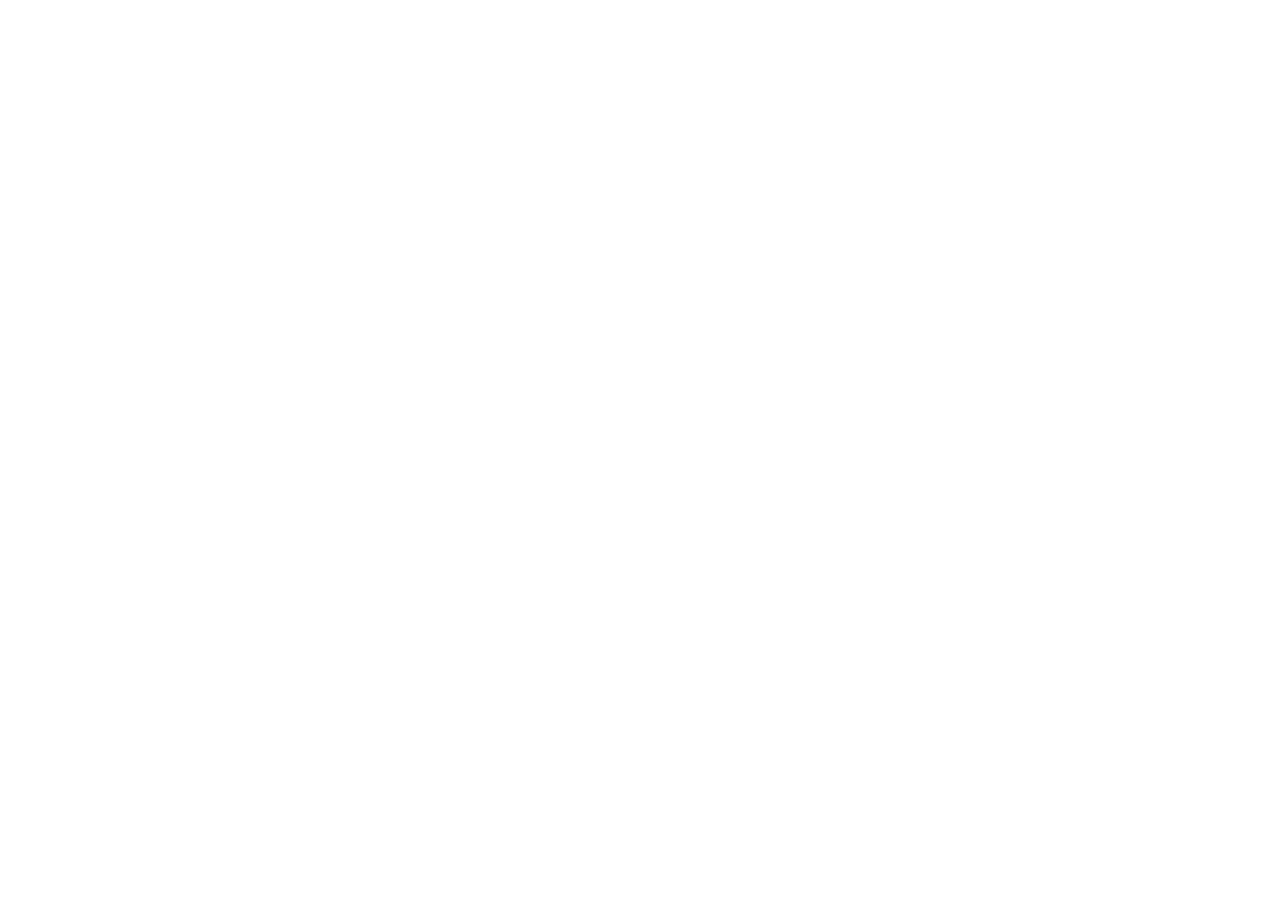
==== commit 478cc0c0: "Fixed js usage issues" ====
--- a/index.html
+++ b/index.html
@@ -7,7 +7,6 @@
     <meta charset="UTF-8">
     <meta http-equiv="X-UA-Compatible" content="IE=edge">
     <meta name="viewport" content="width=device-width, initial-scale=1.0">
-    <!-- **** -->
 
     <!-- Google fonts import -->
     <link rel="preconnect" href="https://fonts.googleapis.com">
@@ -15,7 +14,6 @@
     <link
         href="https://fonts.googleapis.com/css2?family=Rubik:ital,wght@0,300;0,400;0,500;0,600;0,700;0,800;0,900;1,300;1,400;1,500;1,600;1,700;1,800;1,900&display=swap"
         rel="stylesheet">
-    <!-- **** -->
 
     <!-- Stylesheets import -->
     <link rel="stylesheet" href="./css/landing_page.css">
@@ -28,15 +26,15 @@
     <link rel="stylesheet" href="./css/reviews.css">
     <link rel="stylesheet" href="./css/subscribe_now.css">
     <link rel="stylesheet" href="./css/footer.css">
-    <!-- **** -->
 
     <!-- Icon of the page -->
     <link rel="icon" href="./images/company_icon.png">
 
     <!-- Title of page -->
     <title>MaxCX - Virtual Private Network</title>
-    <!-- **** -->
-
+
+    <!-- JavaScript import -->
+    <script src="./landing_page.js" />
 </head>
 
 <body>
@@ -564,8 +562,6 @@
         </div>
     </div>
 
-    <script src="./js/landing_page.js" />
-
 </body>
 
 </html>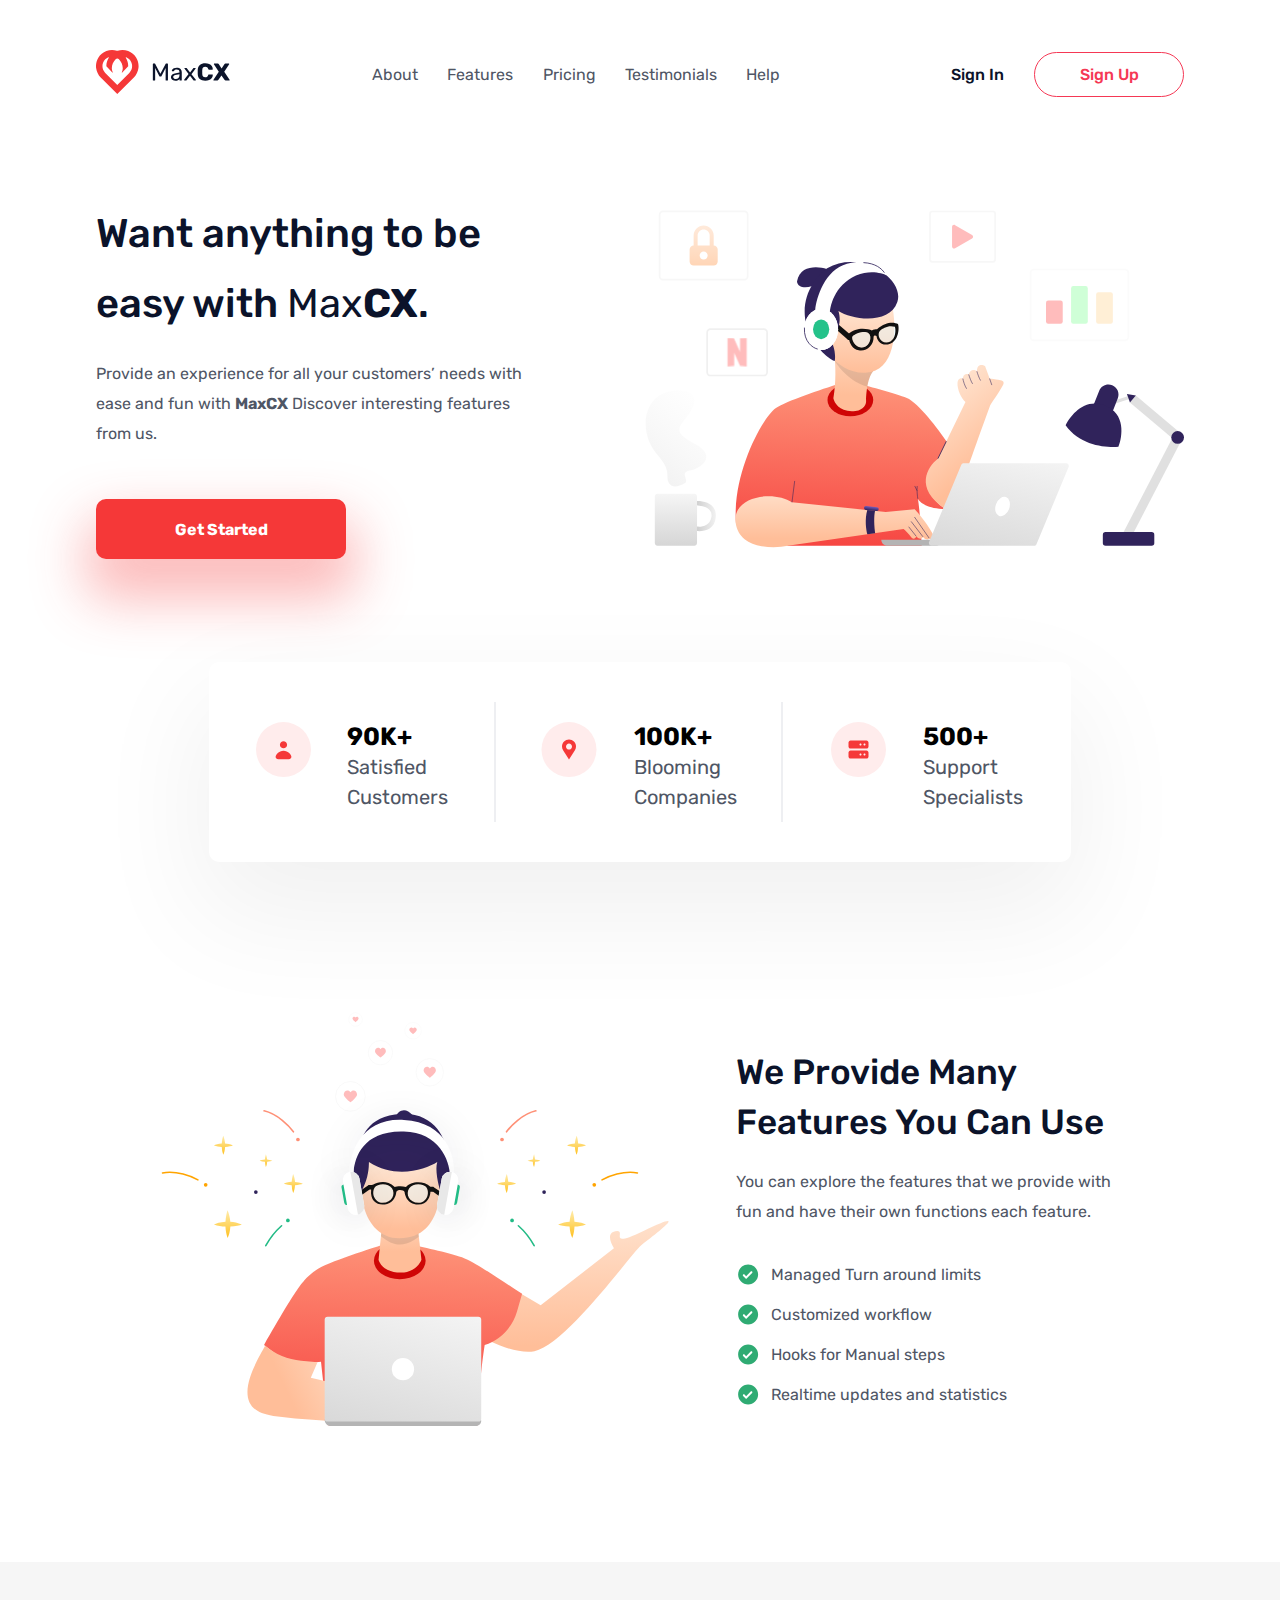
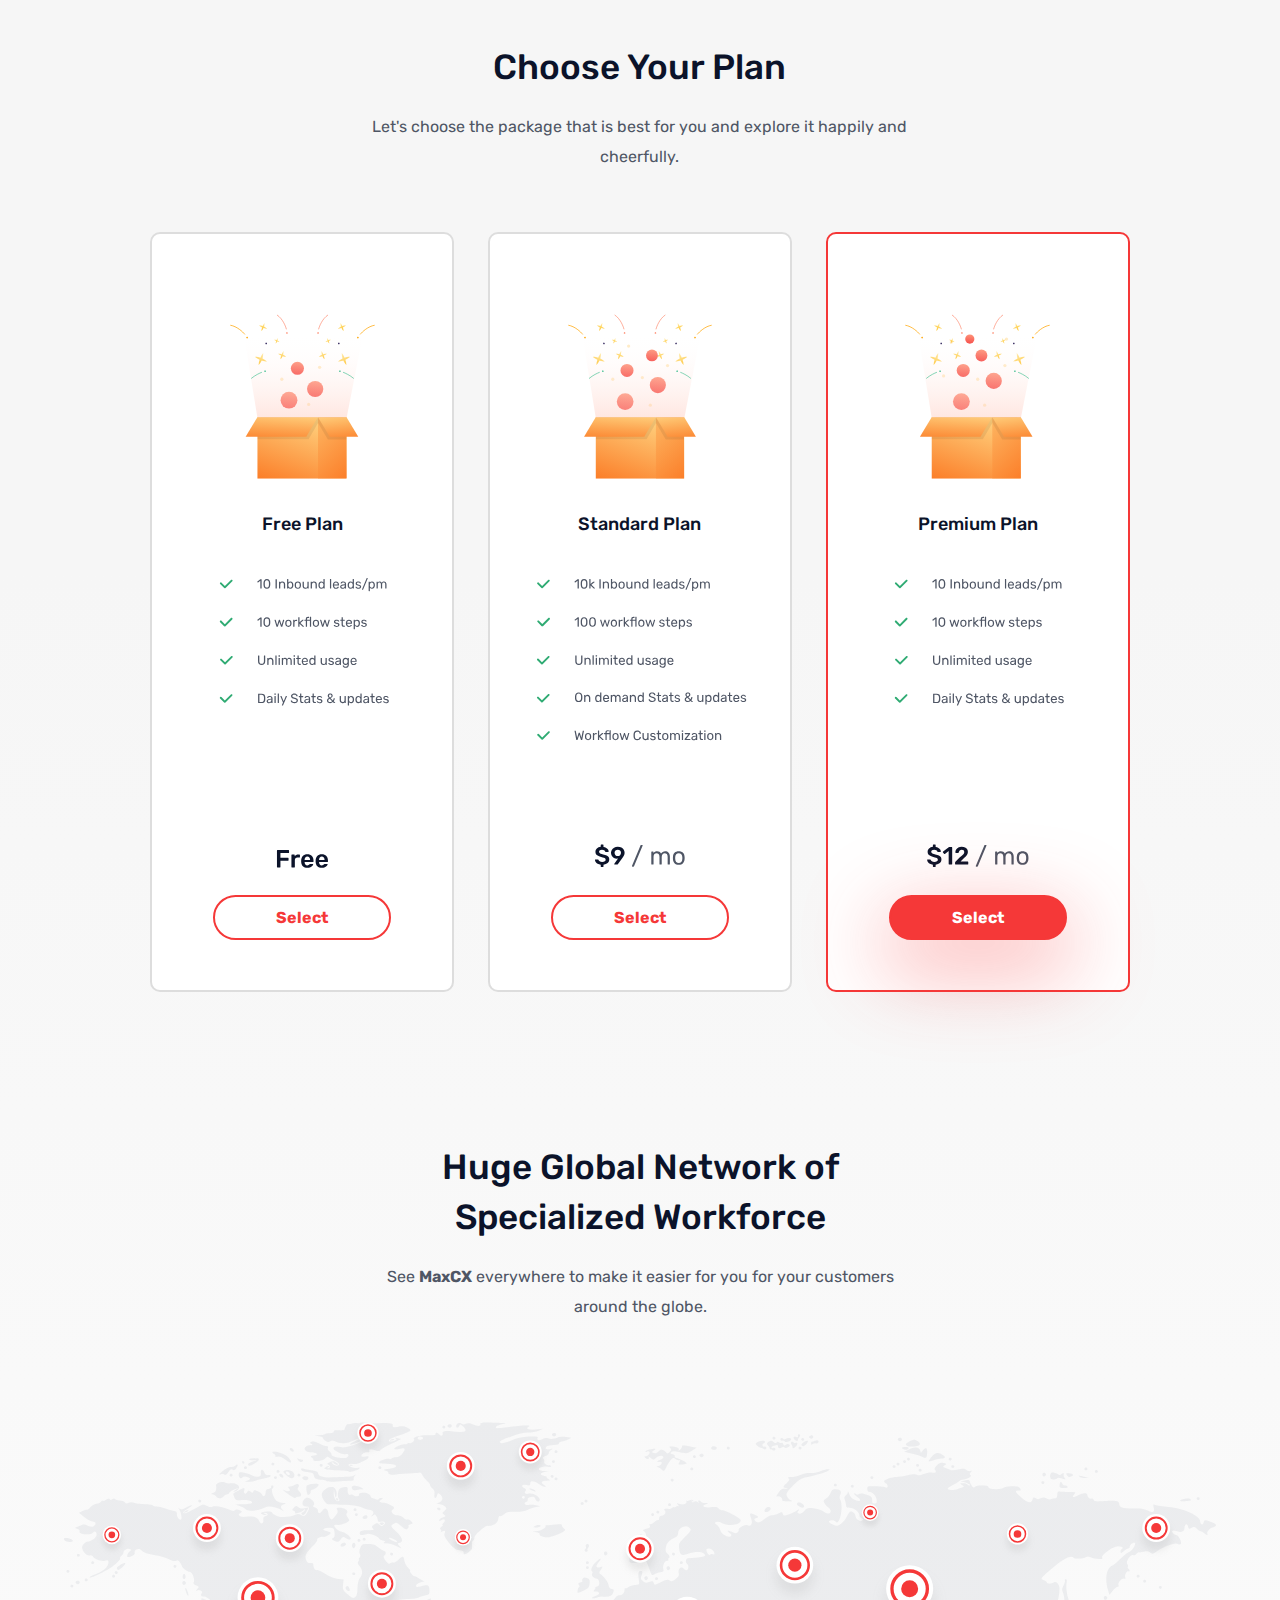
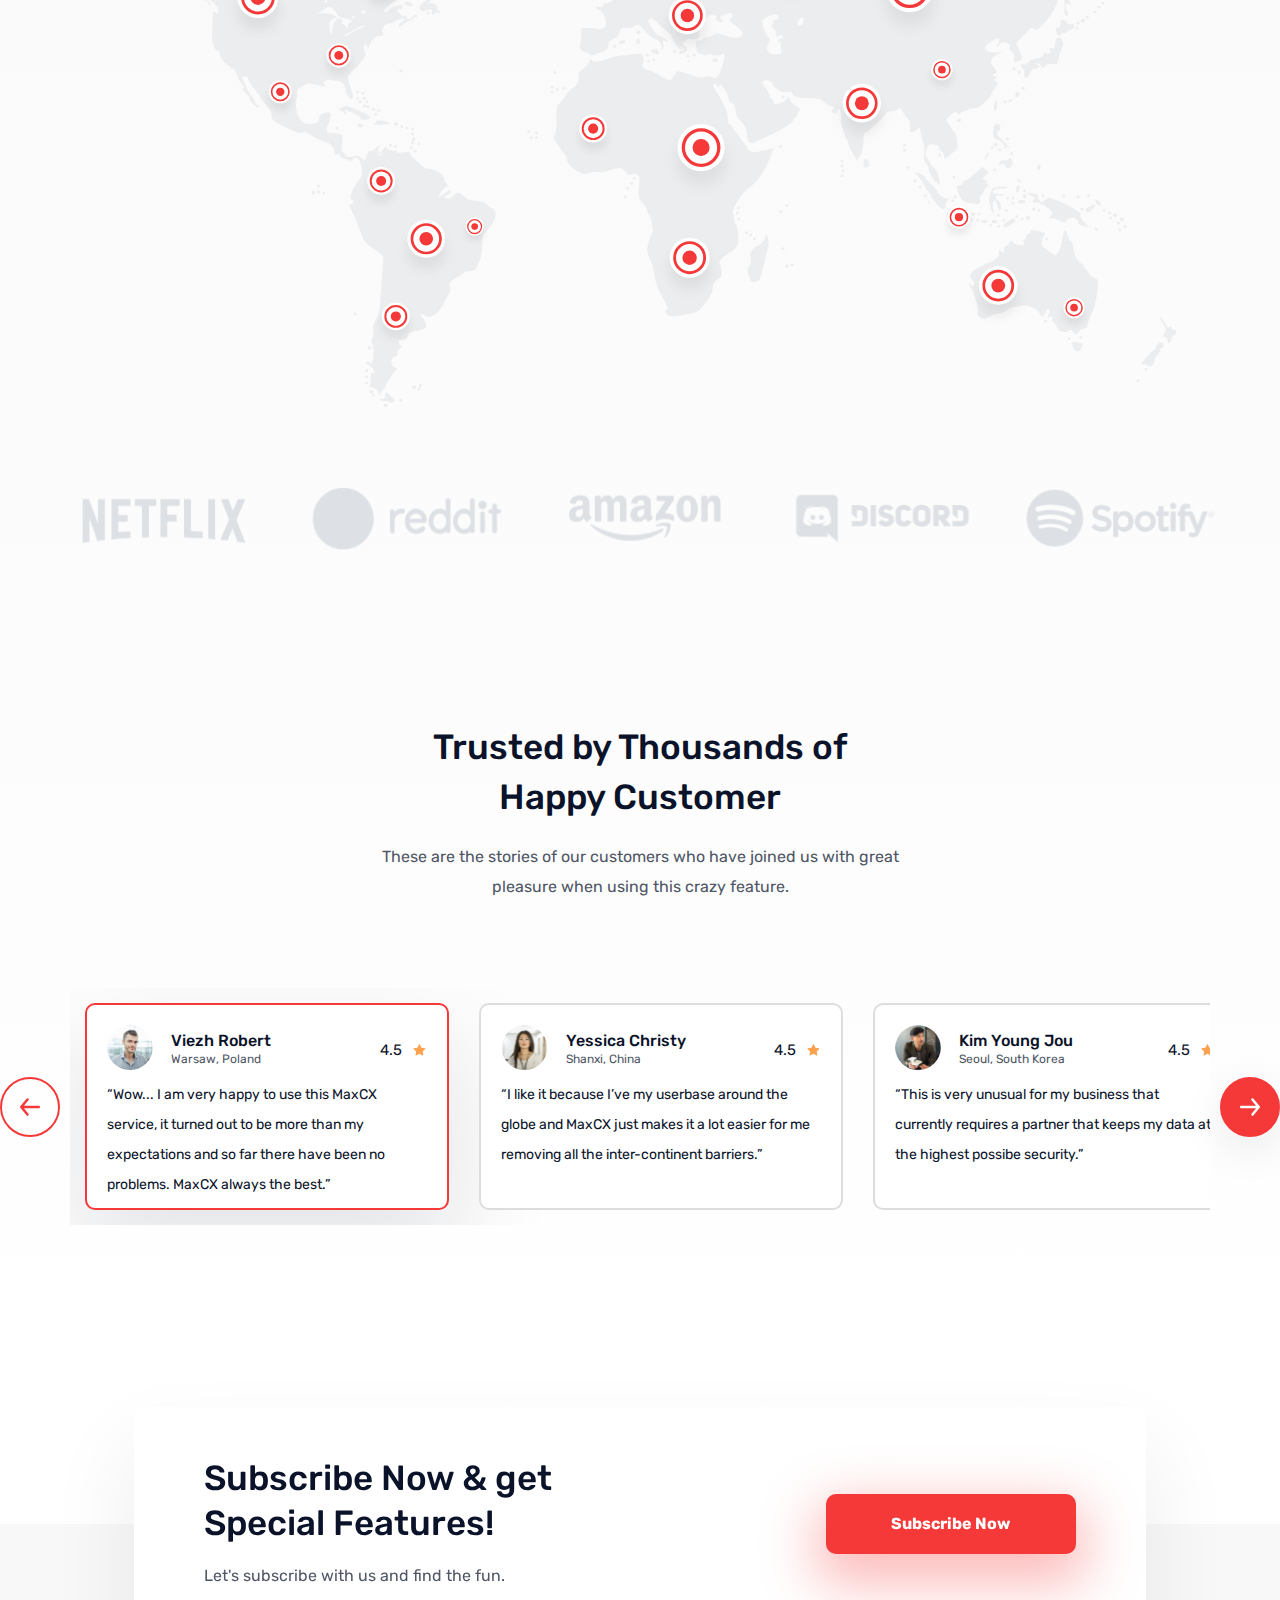
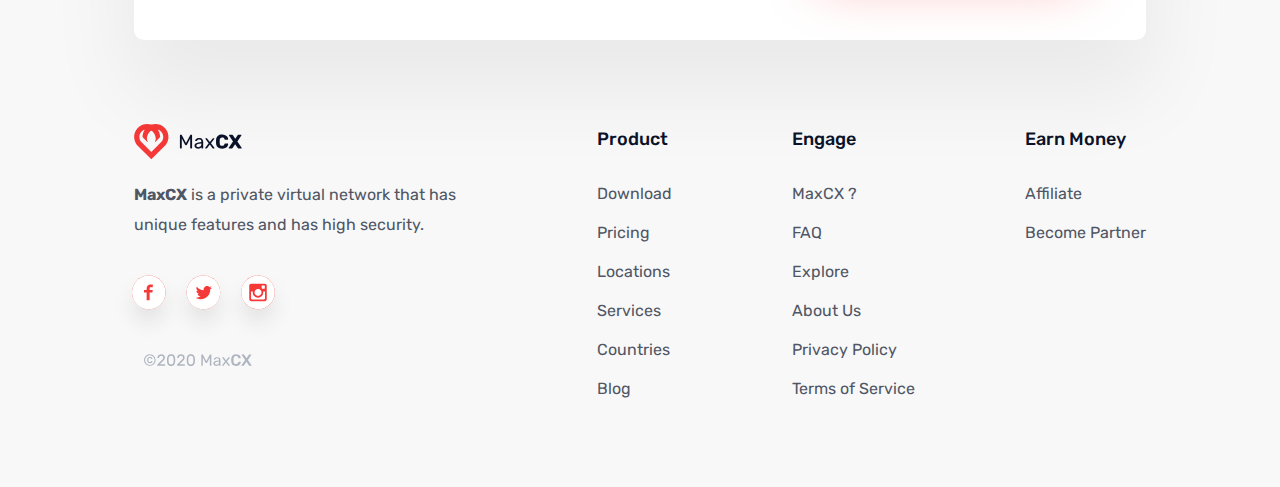
==== commit 5f302044: "Fixed js usage issues" ====
--- a/index.html
+++ b/index.html
@@ -33,8 +33,6 @@
     <!-- Title of page -->
     <title>MaxCX - Virtual Private Network</title>
 
-    <!-- JavaScript import -->
-    <script src="./landing_page.js" />
 </head>
 
 <body>
@@ -562,6 +560,9 @@
         </div>
     </div>
 
+    <!-- JavaScript import -->
+    <script src="./landing_page.js" />
+
 </body>
 
 </html>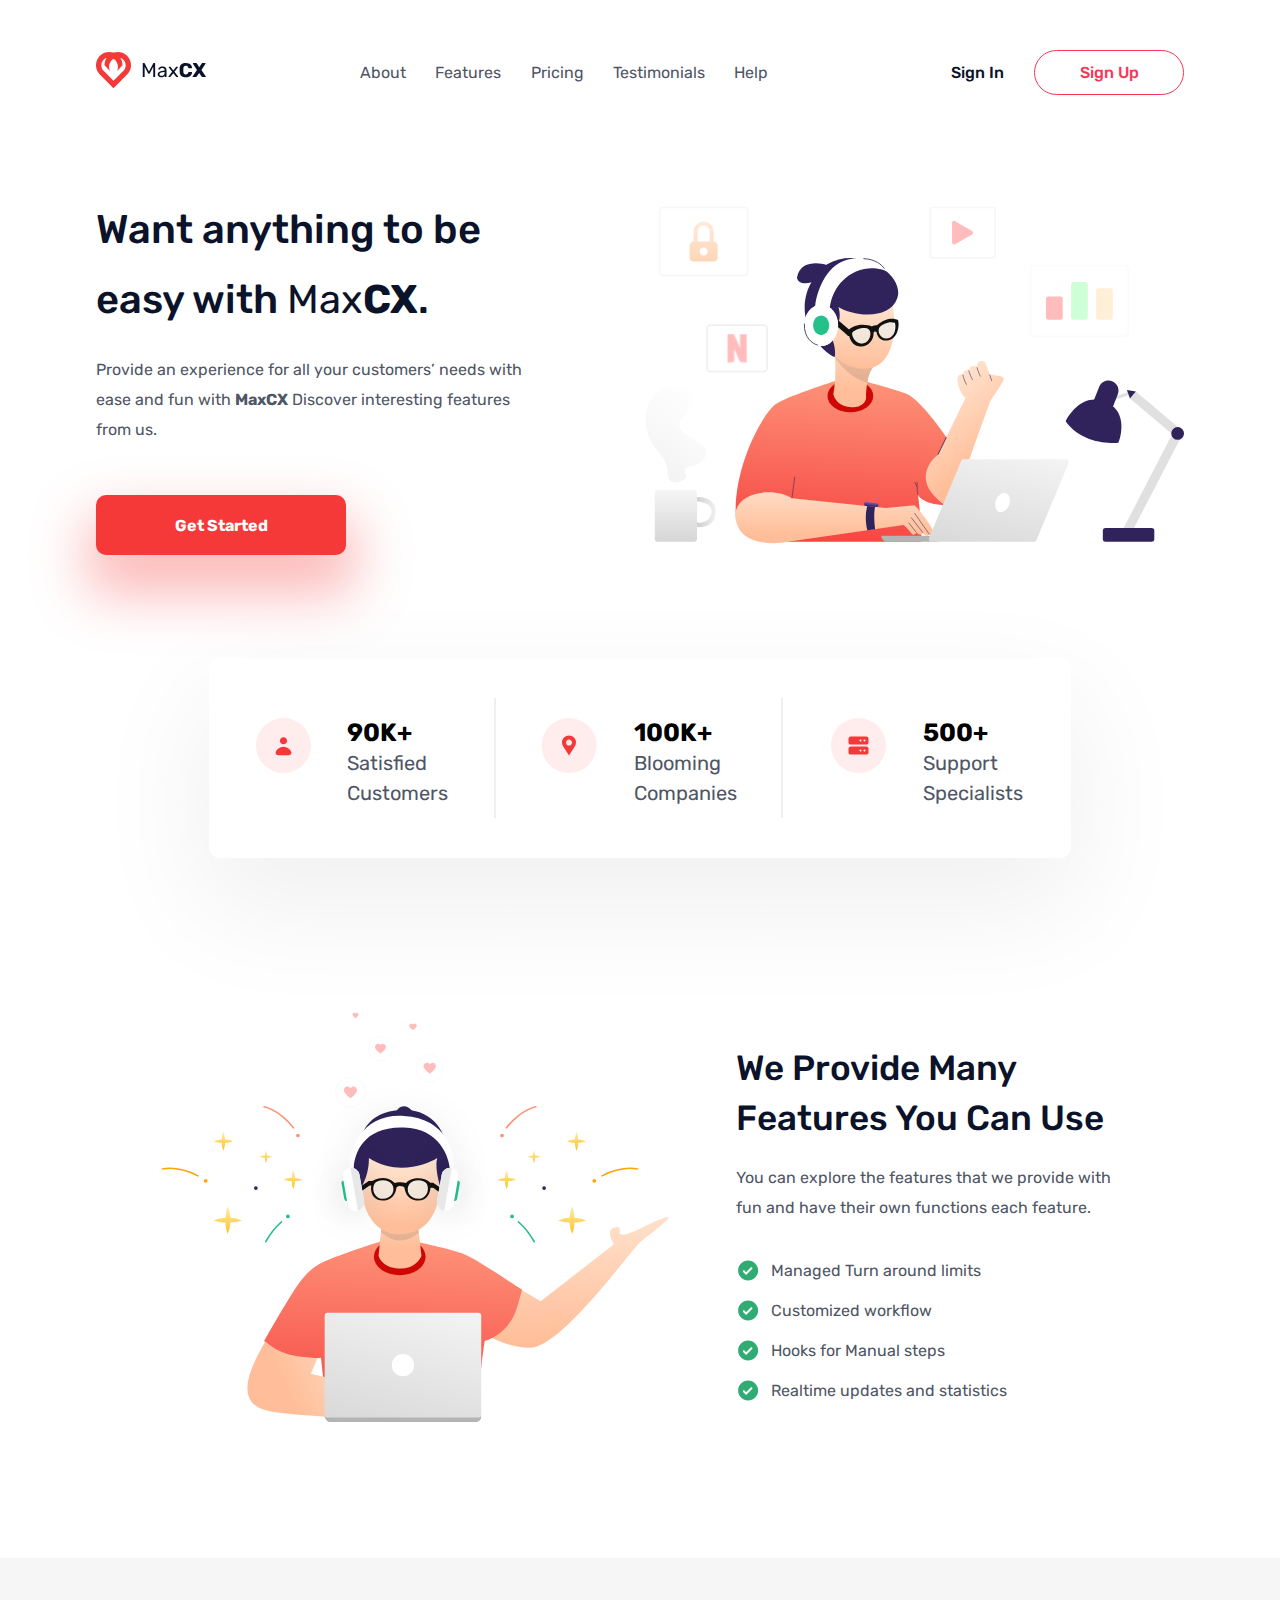
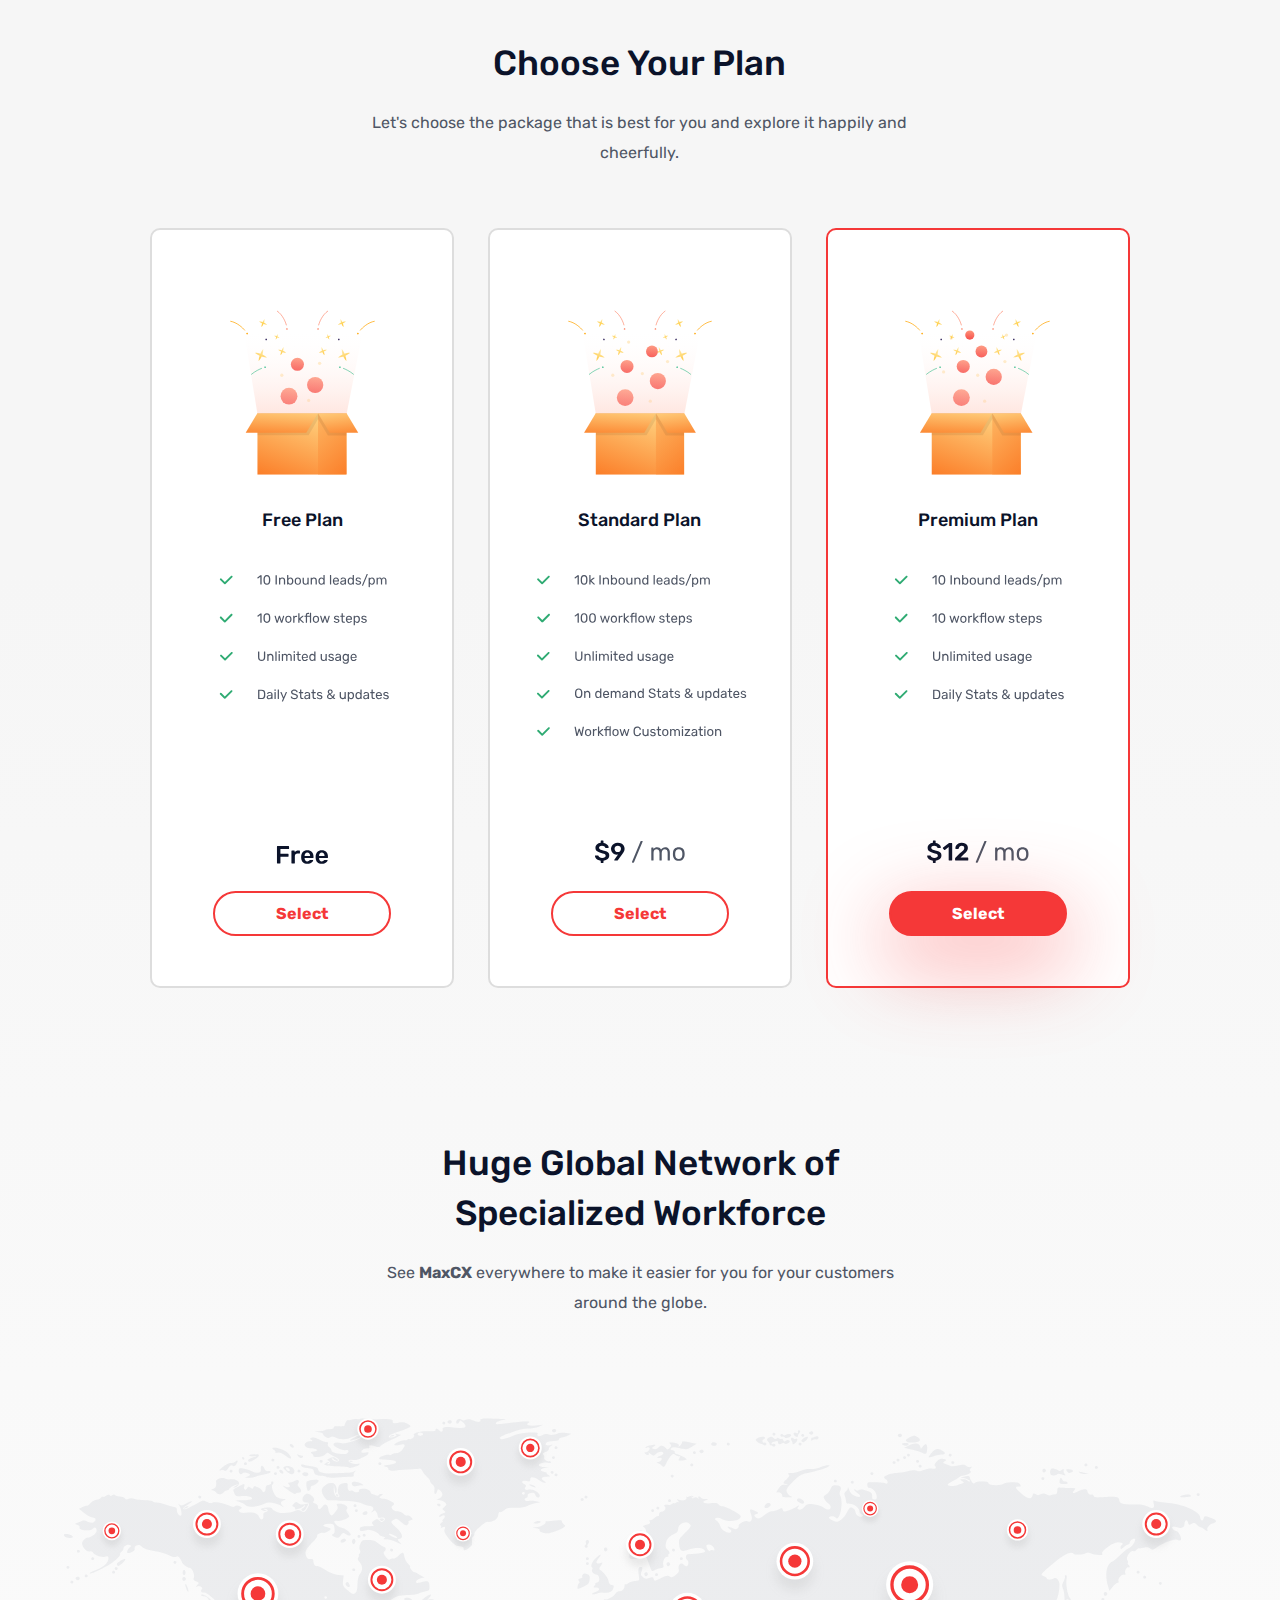
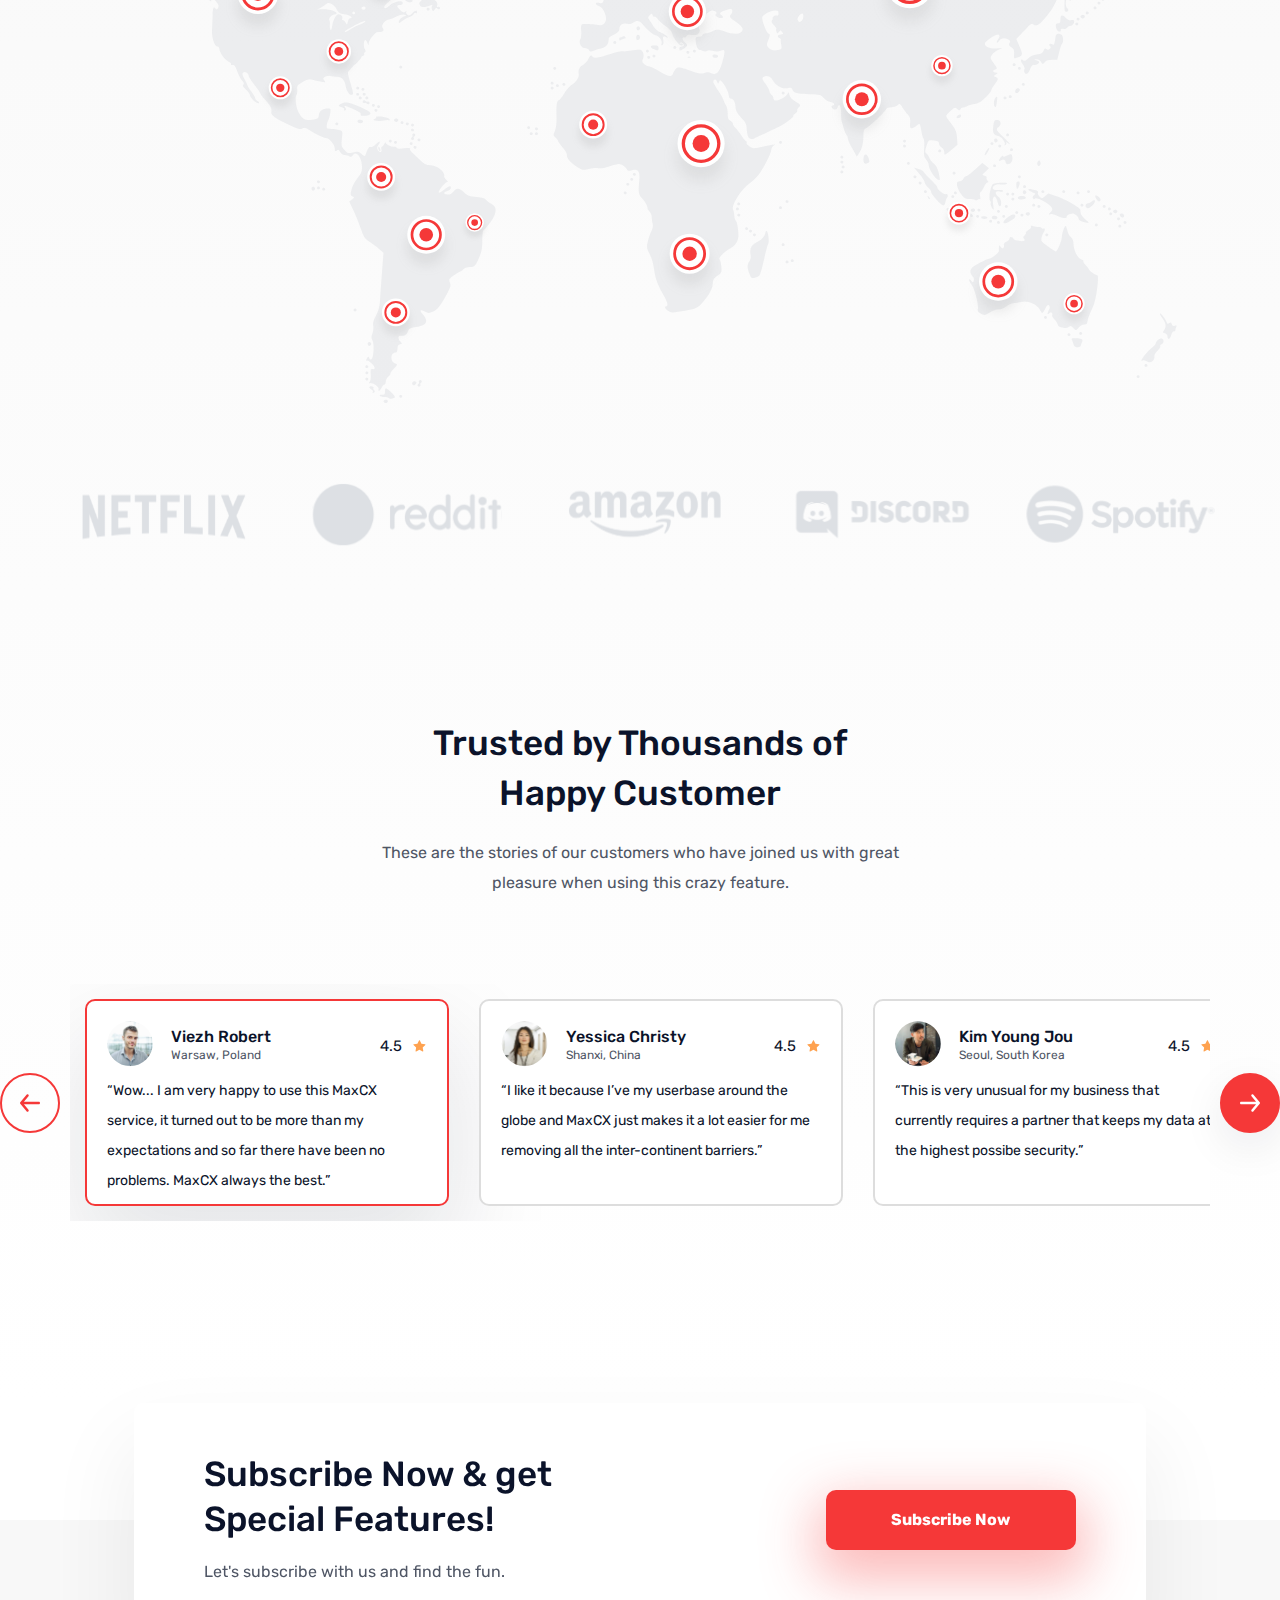
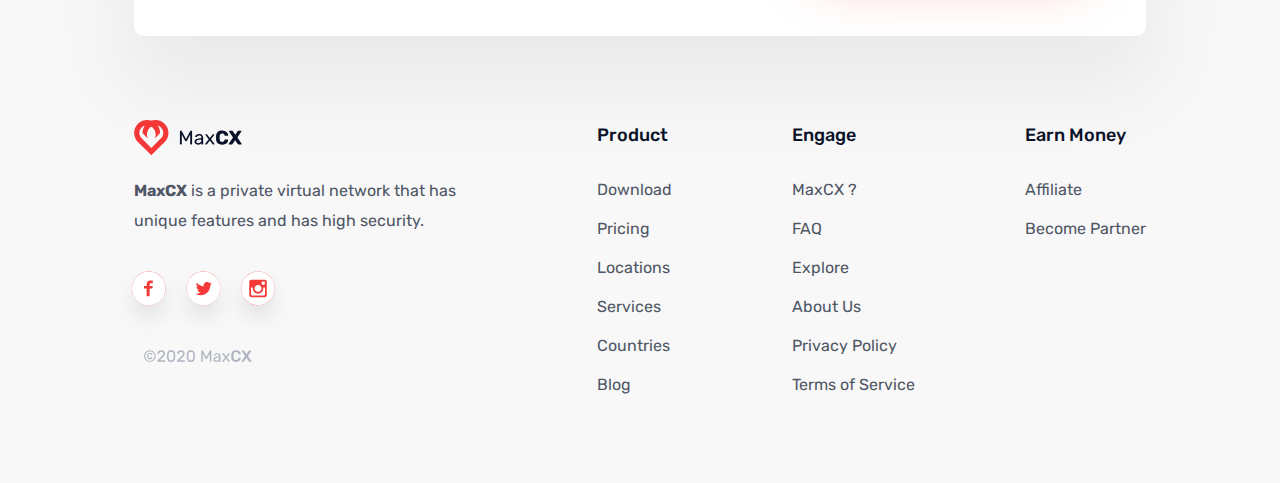
==== commit d787ebbe: "Fixed home redirection issue" ====
--- a/index.html
+++ b/index.html
@@ -58,7 +58,9 @@
             <div class="navbar">
 
                 <div class="navbar__left">
-                    <img src="./images/main_logo.svg" />
+                    <a href="/">
+                        <img src="./images/main_logo.svg" />
+                    </a>
                 </div>
 
 
@@ -561,7 +563,8 @@
     </div>
 
     <!-- JavaScript import -->
-    <script src="./landing_page.js" />
+    <script src="./js/landing_page.js" type="text/javascript">
+    </script>
 
 </body>
 
